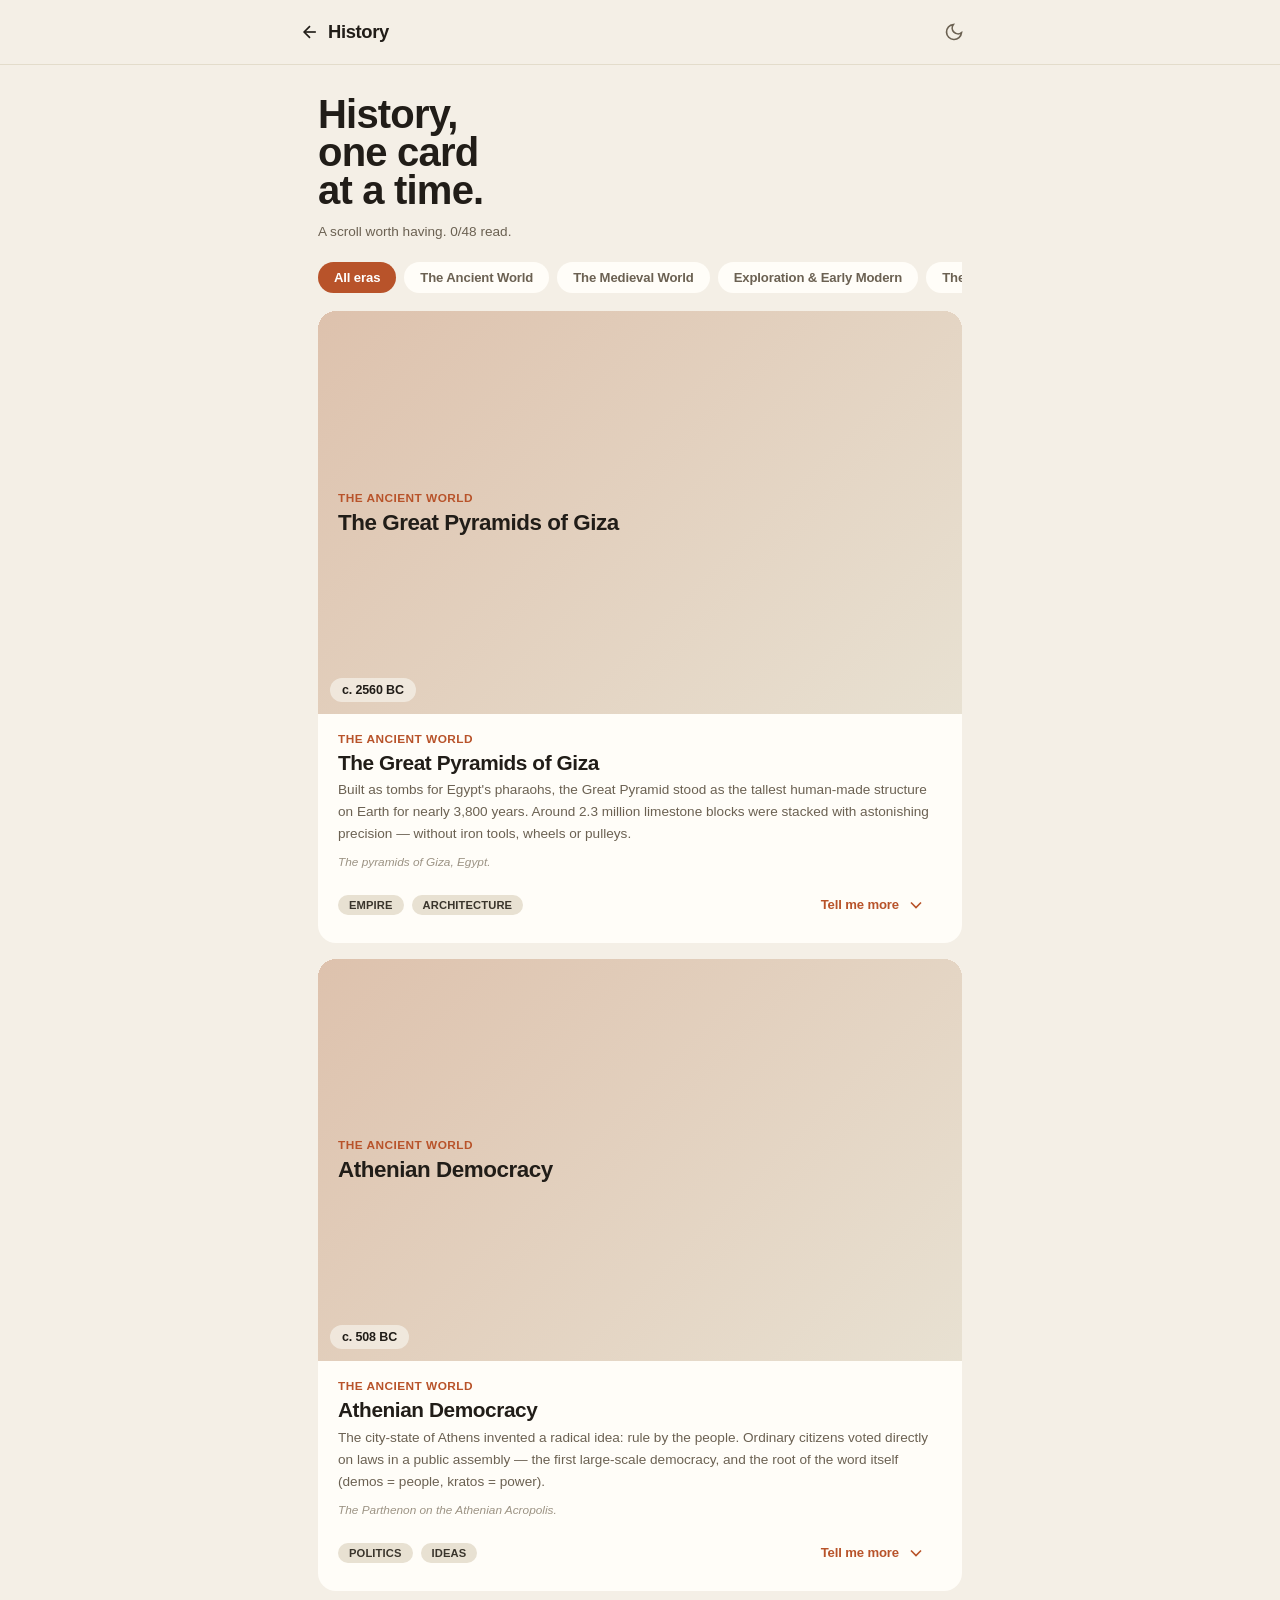
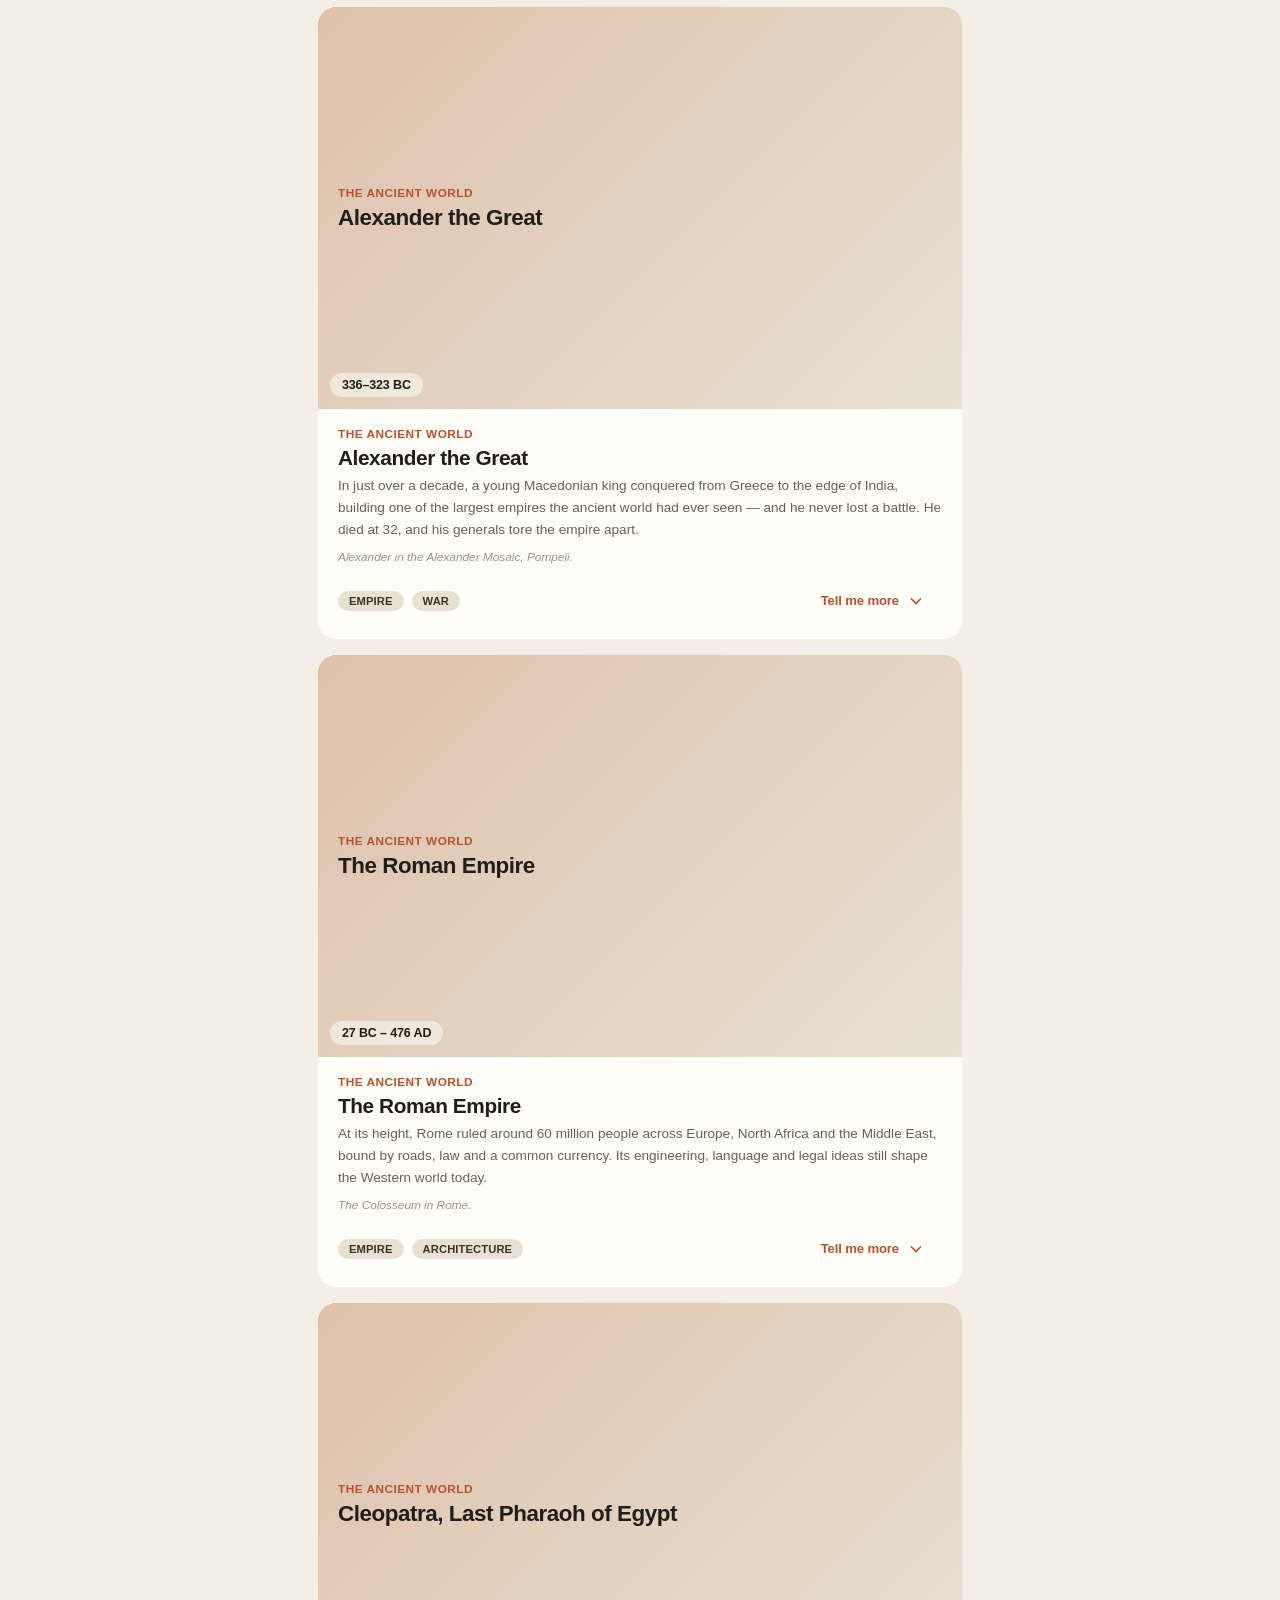
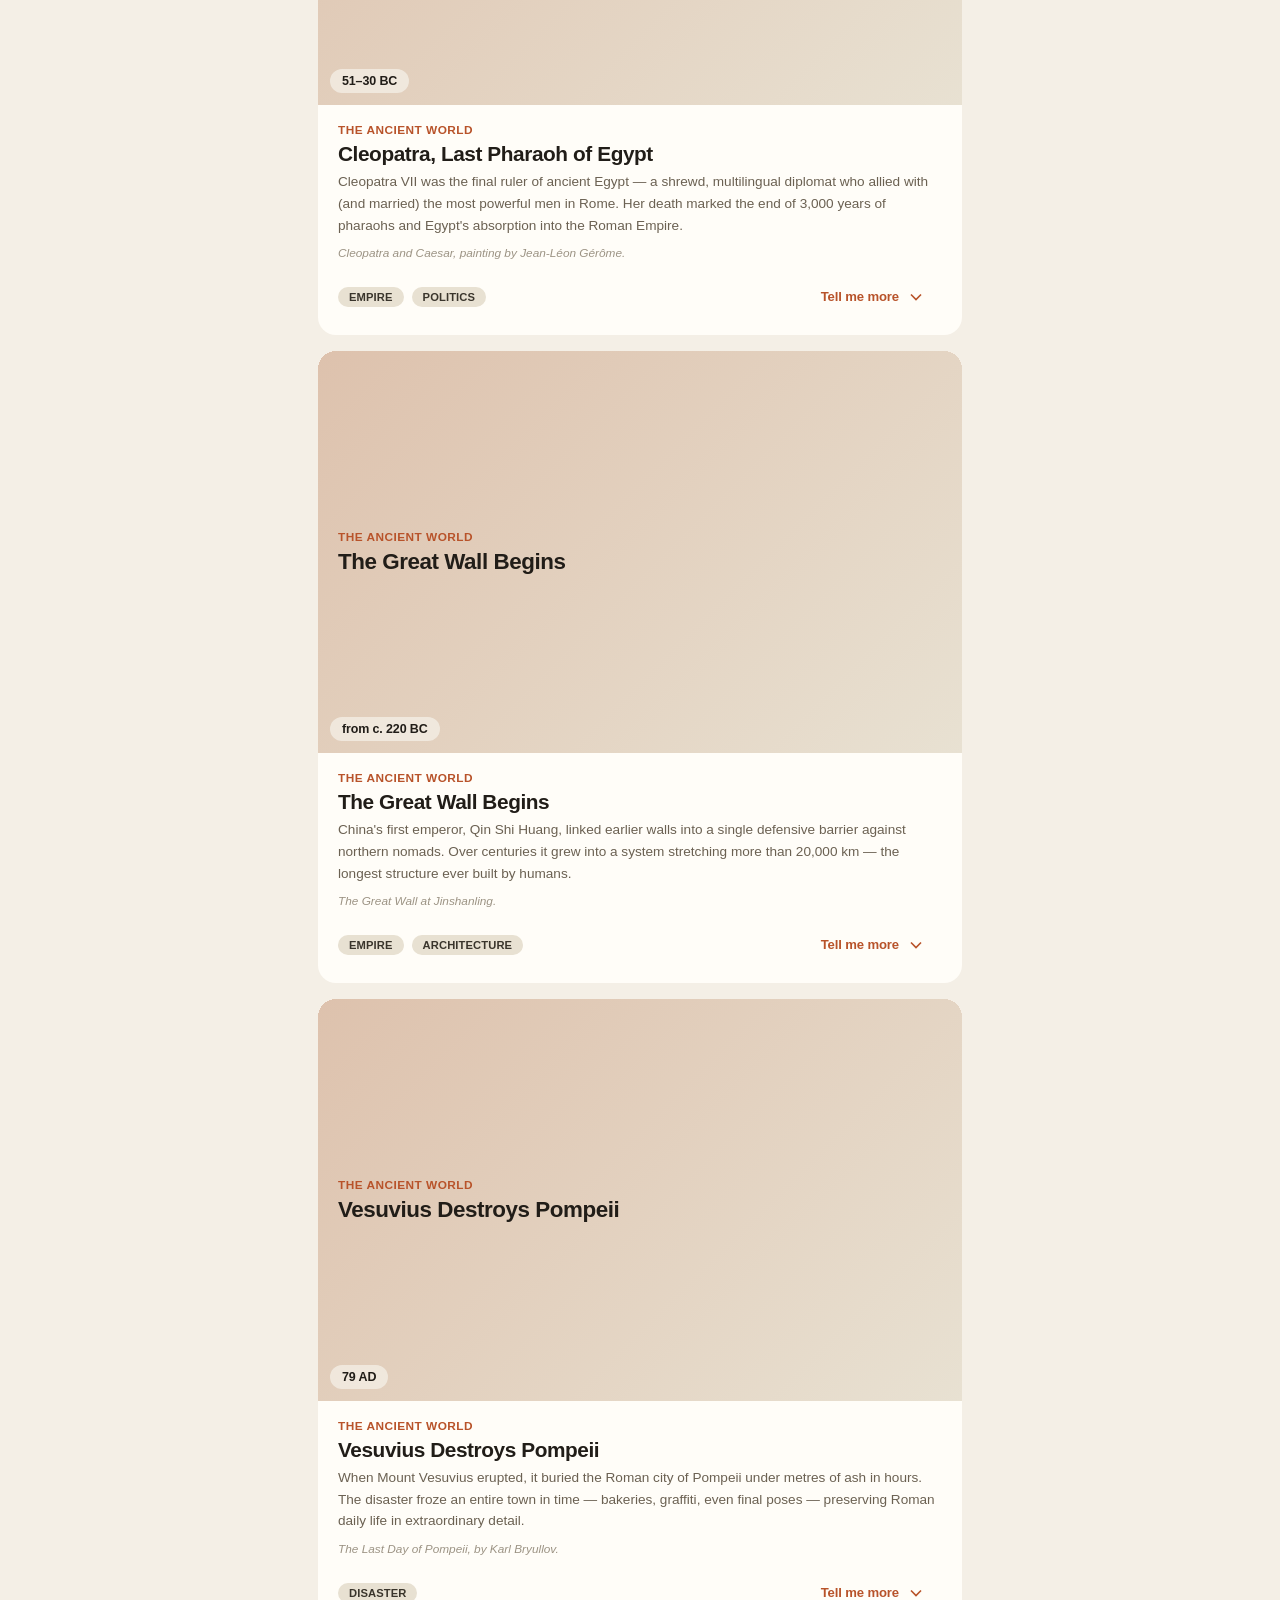
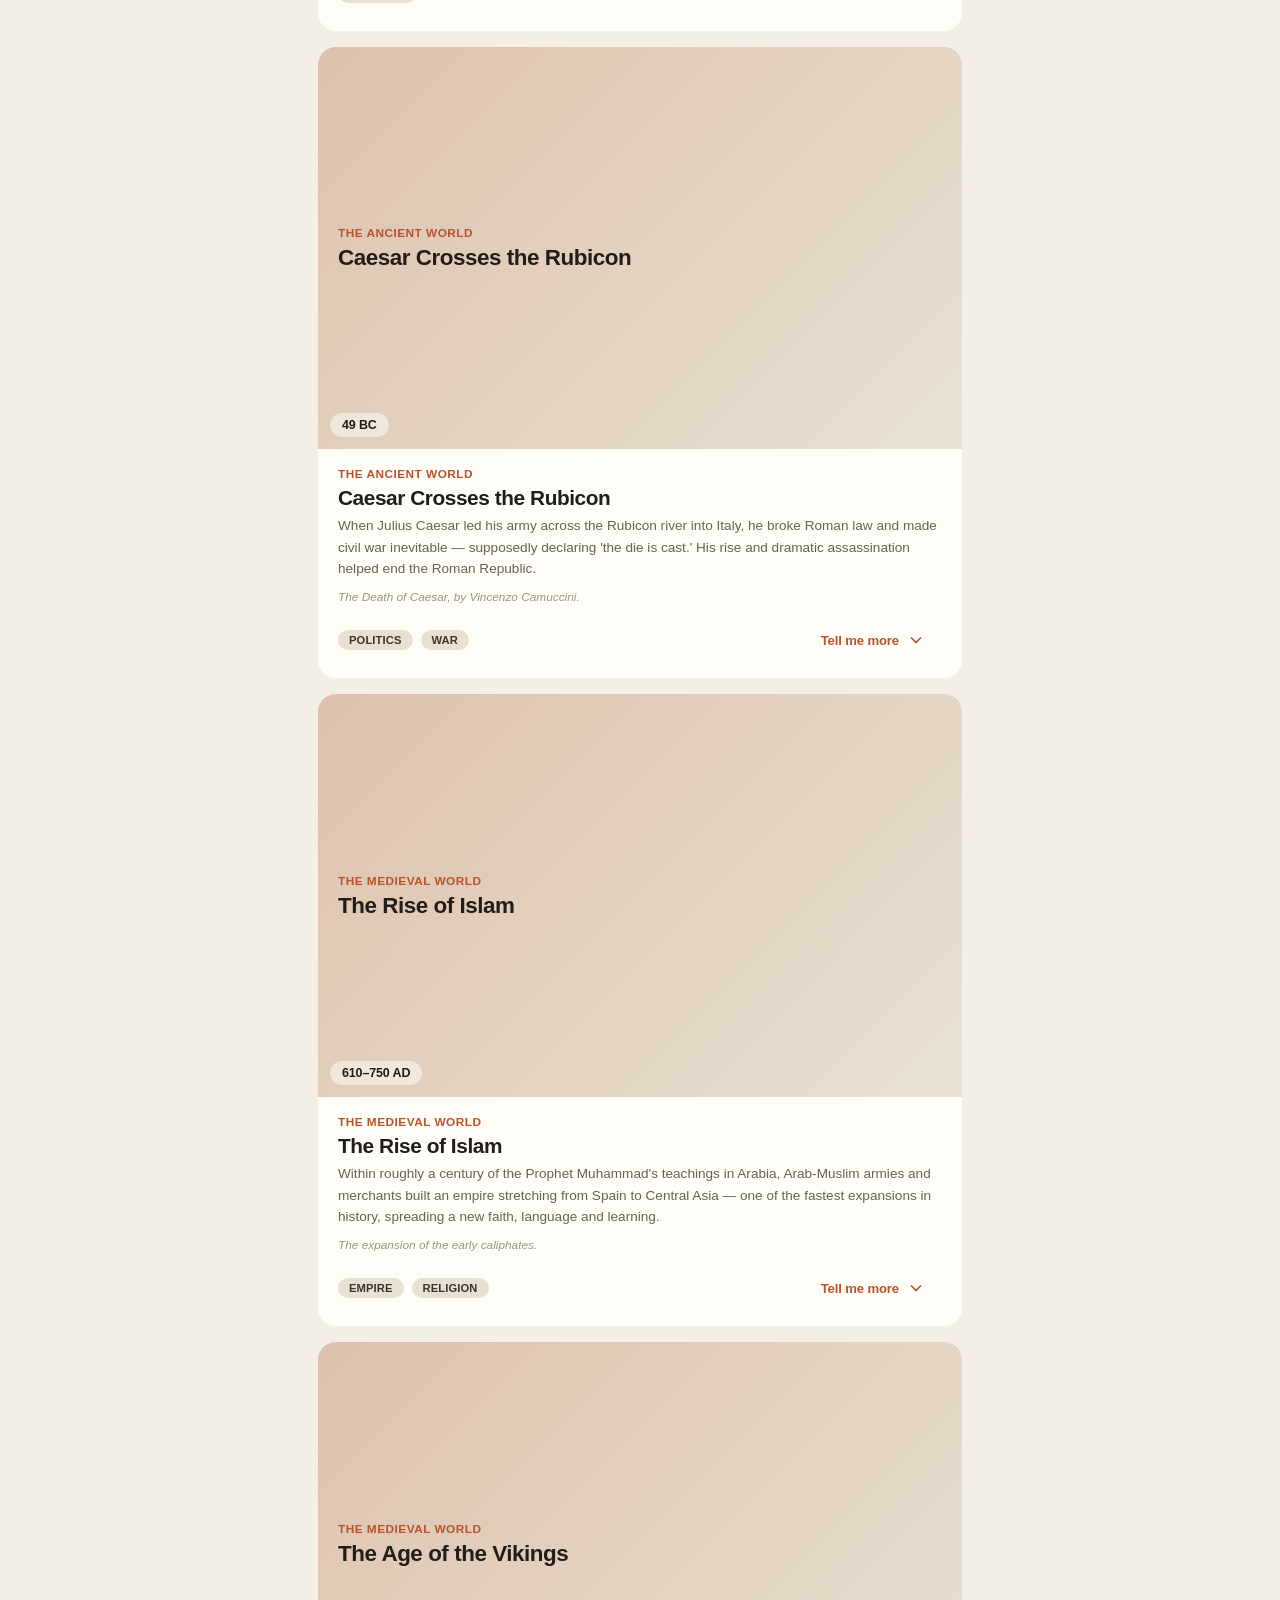
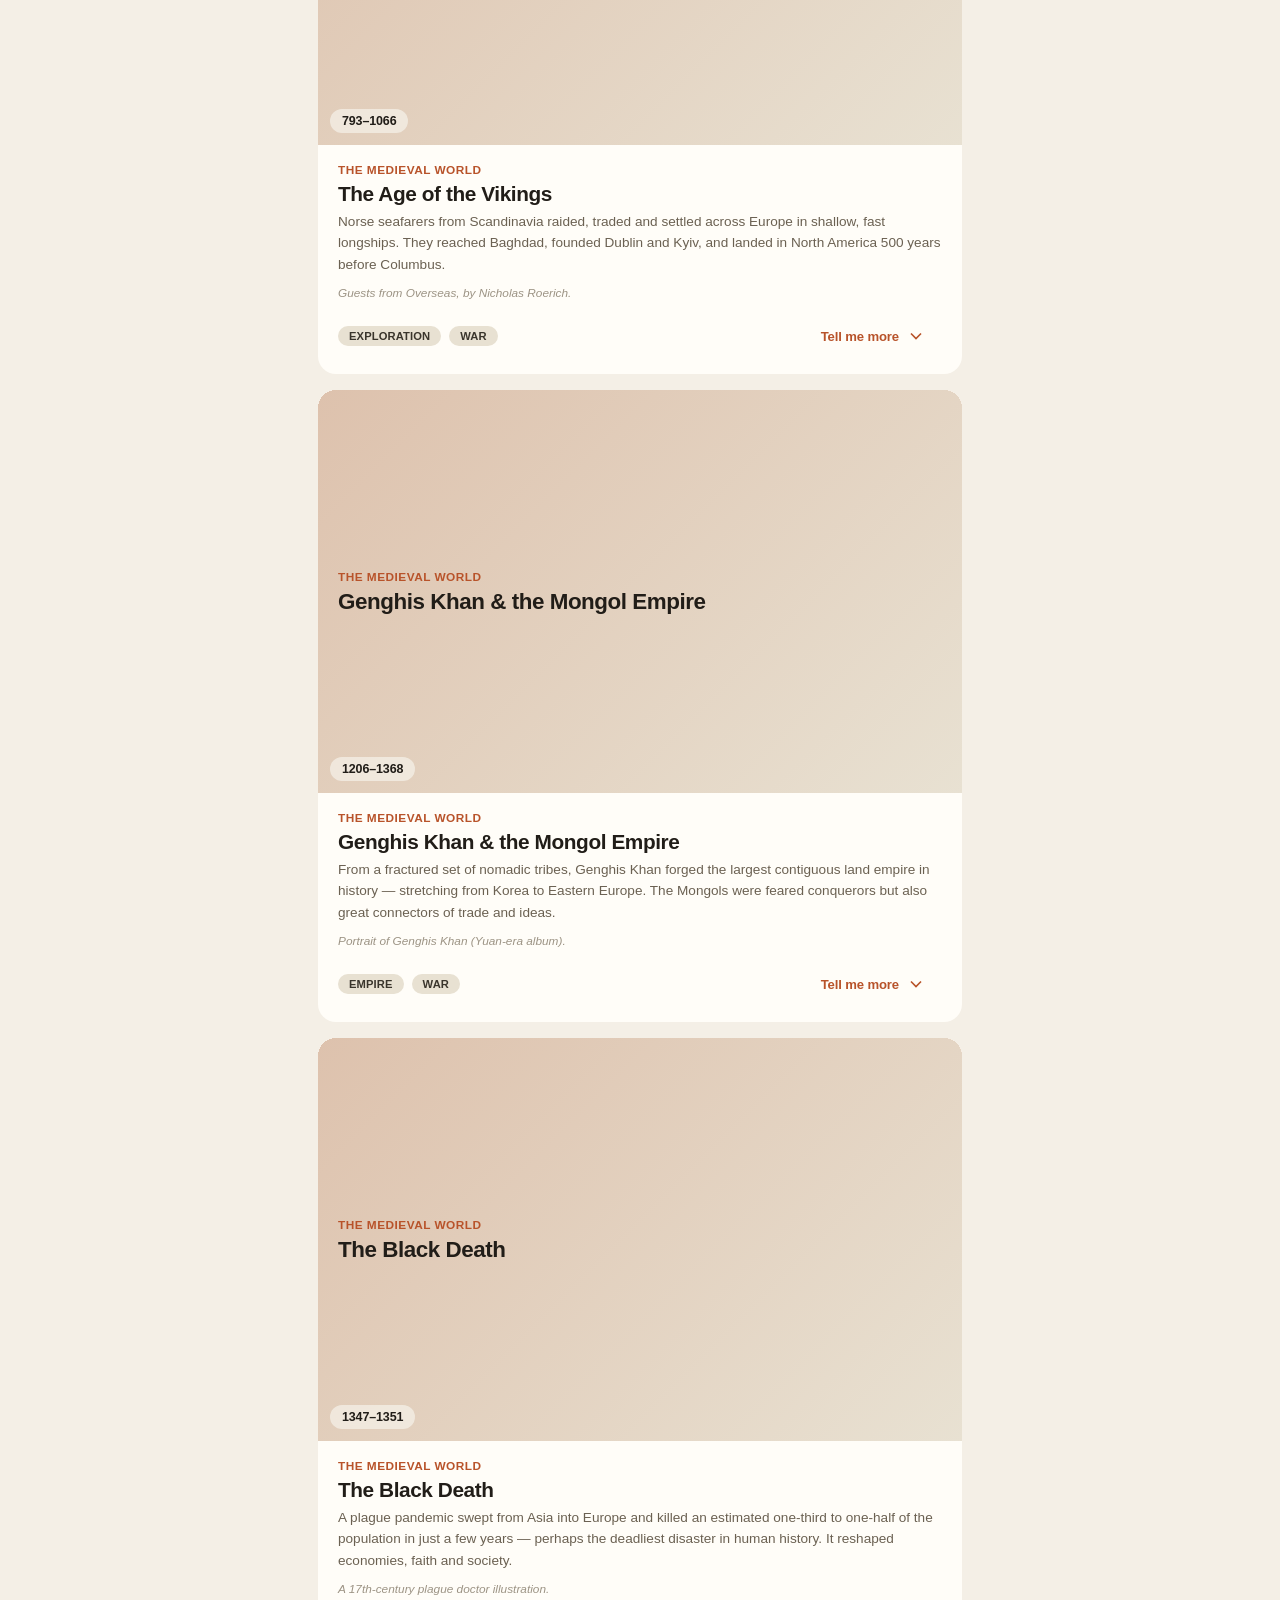
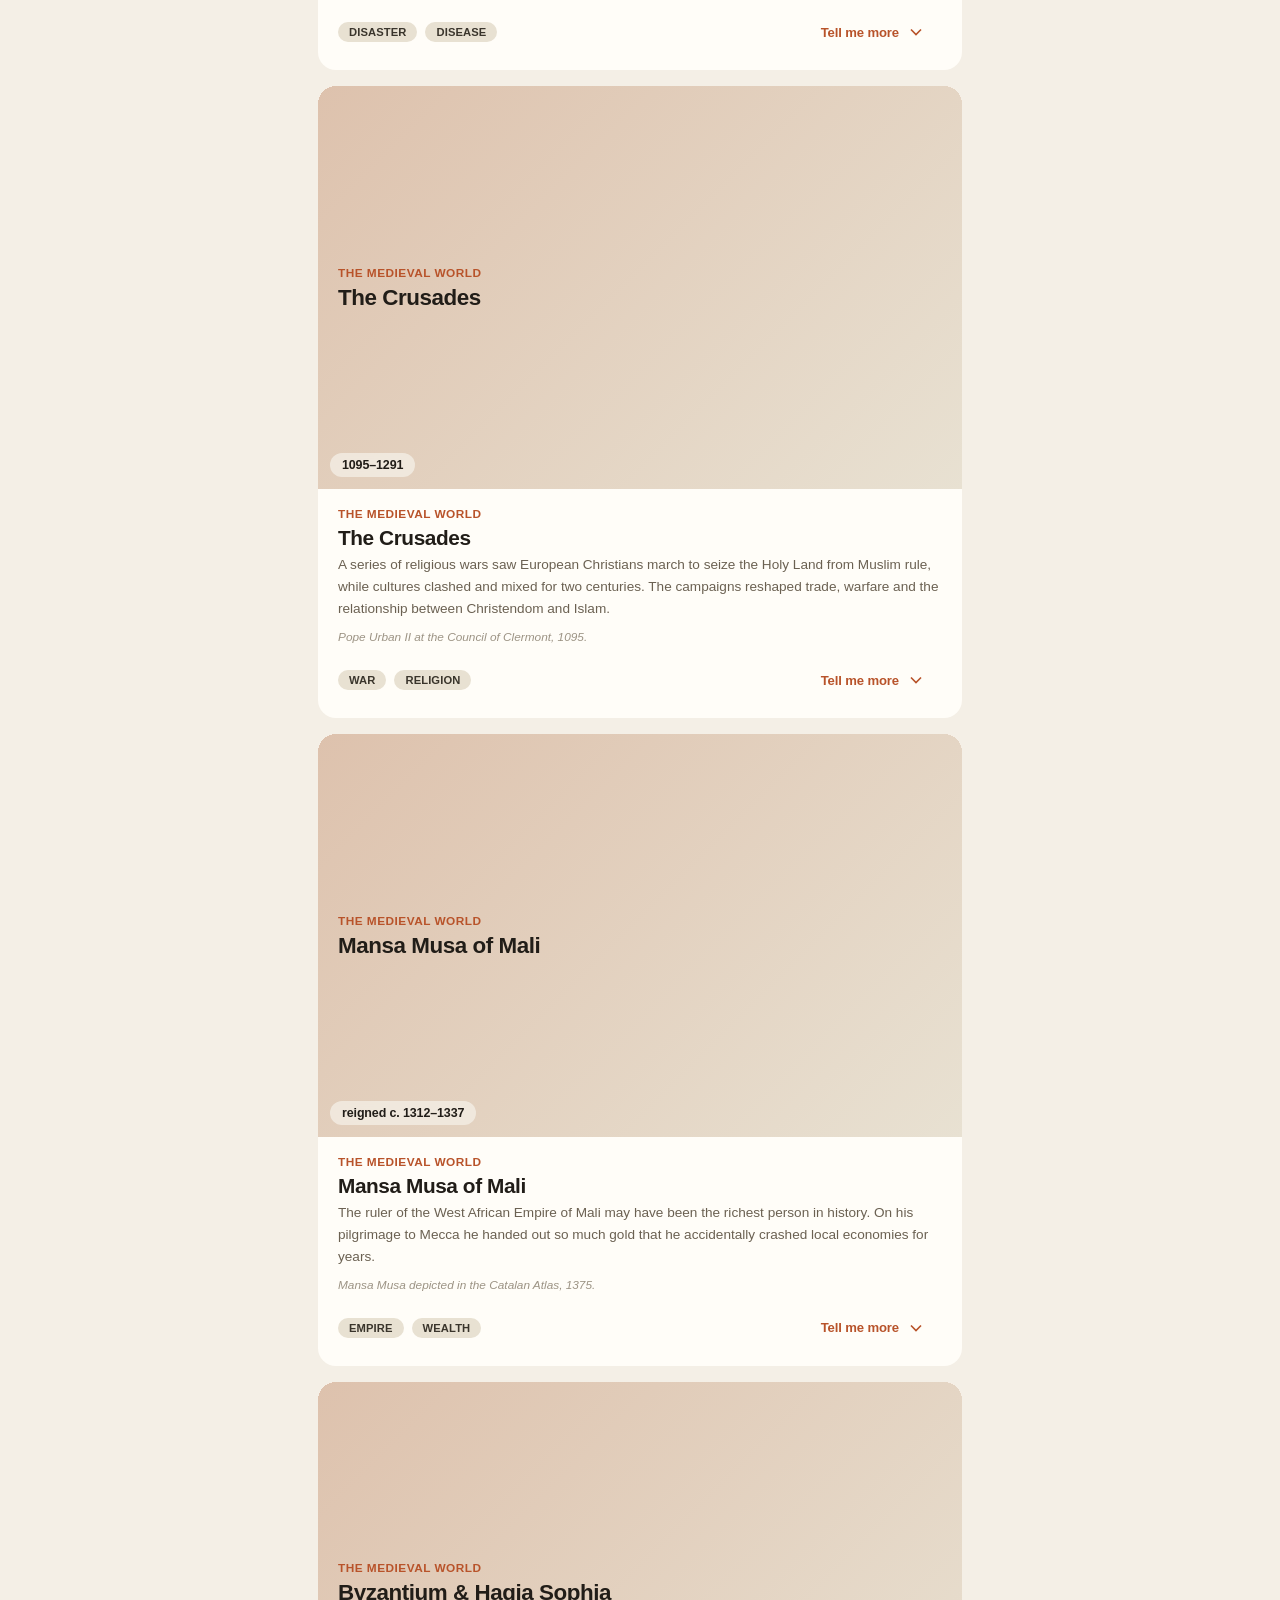
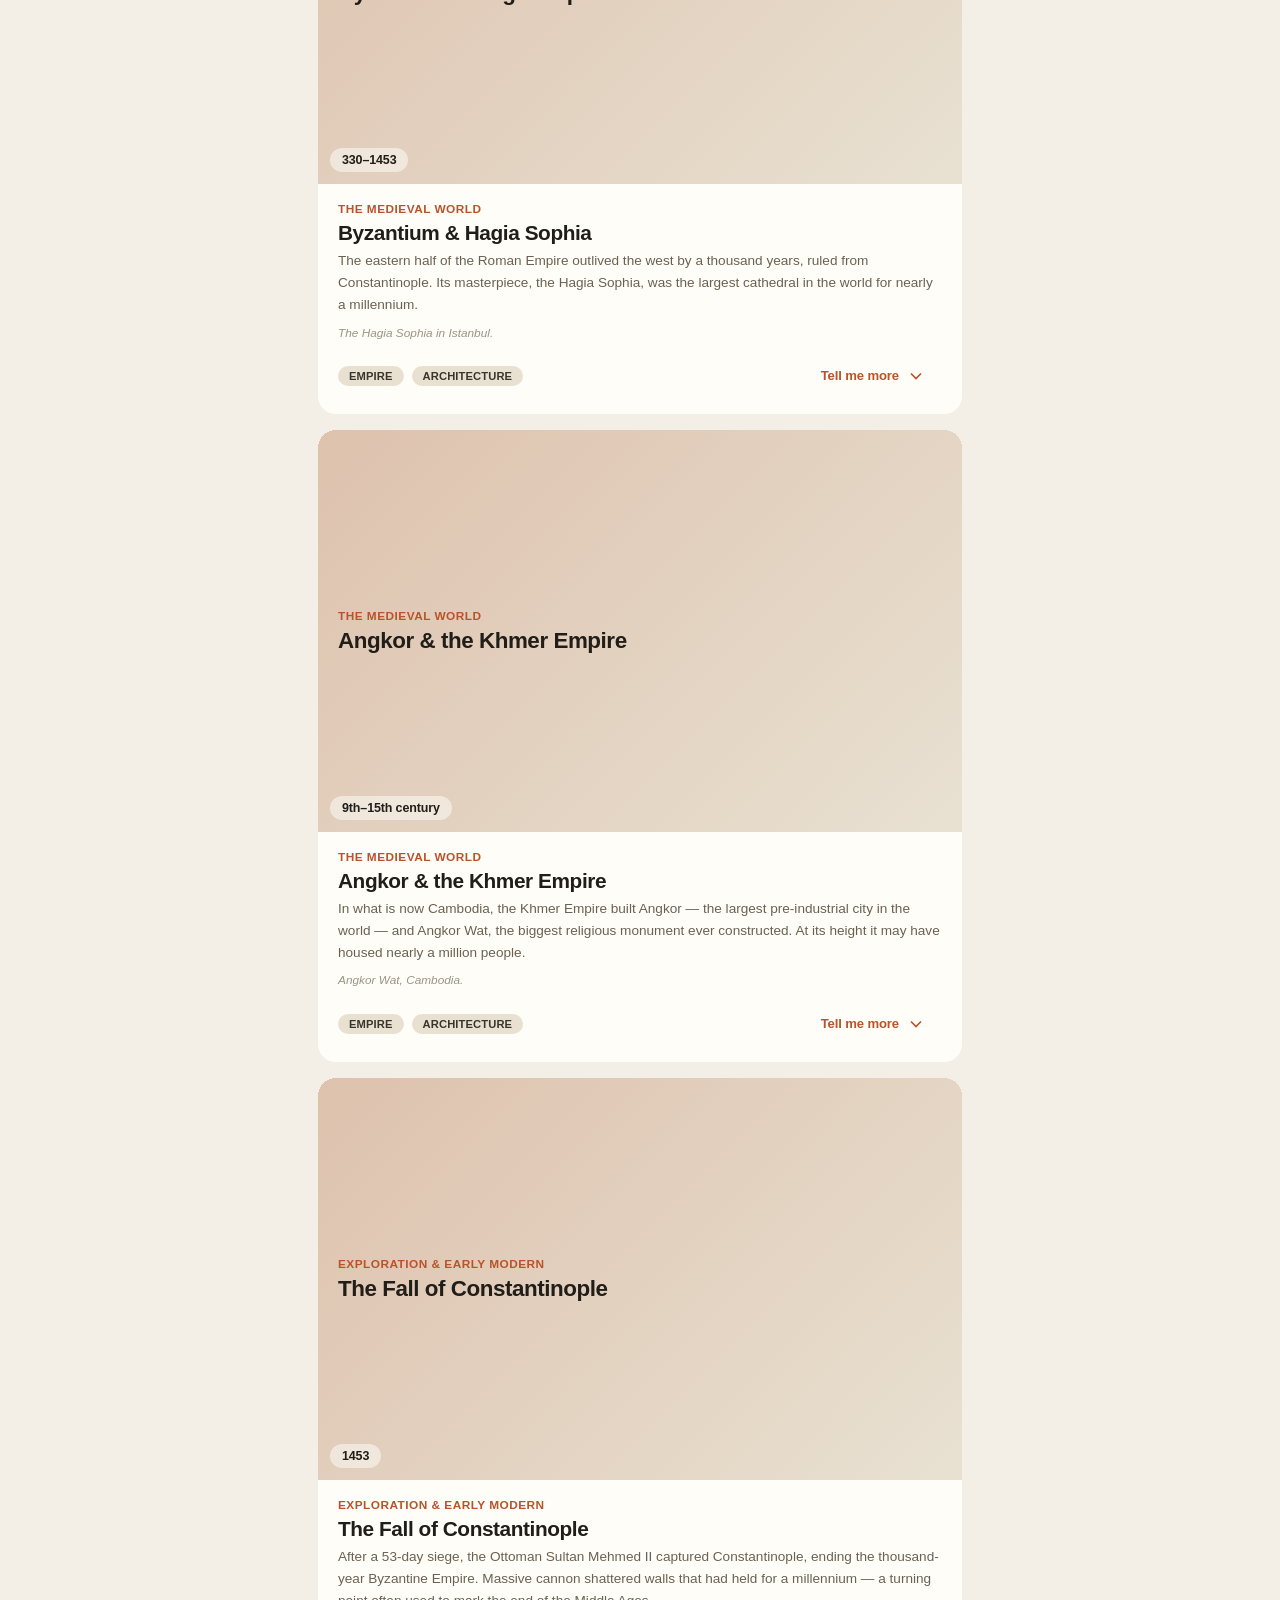
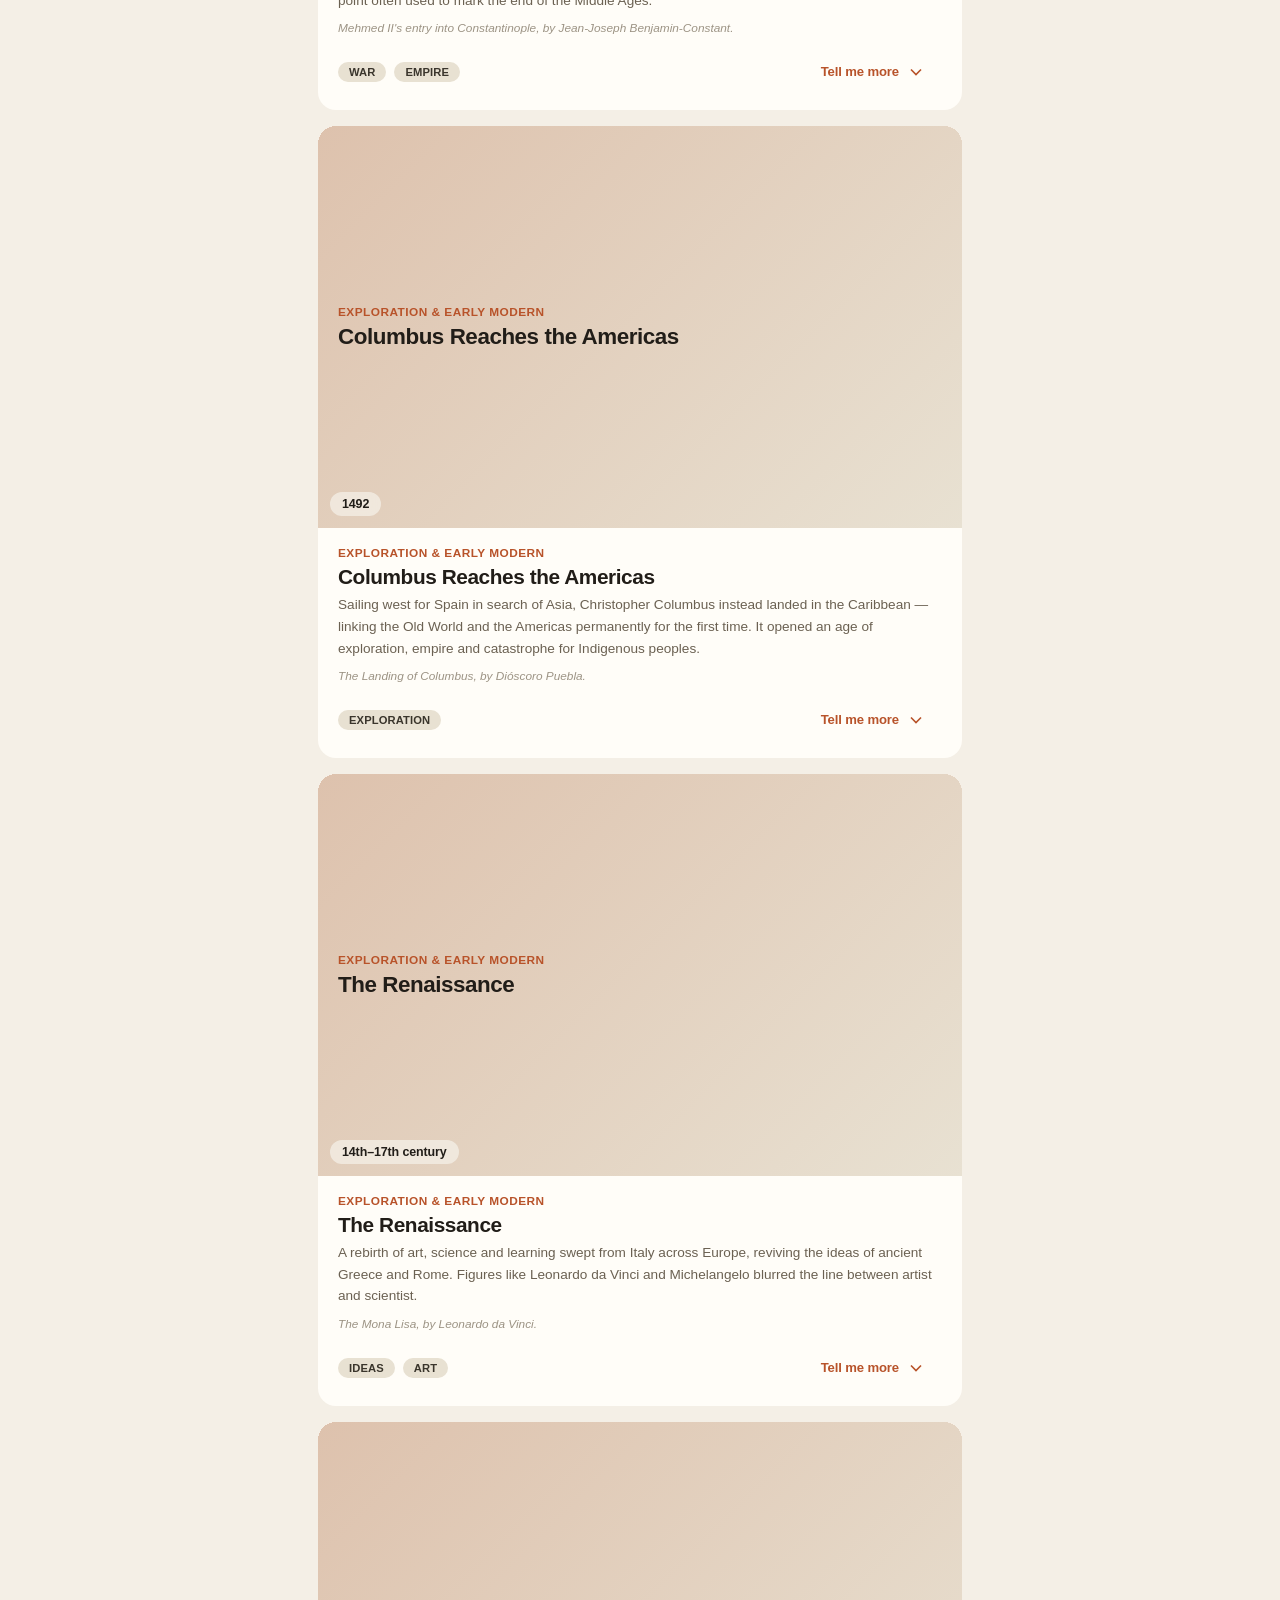
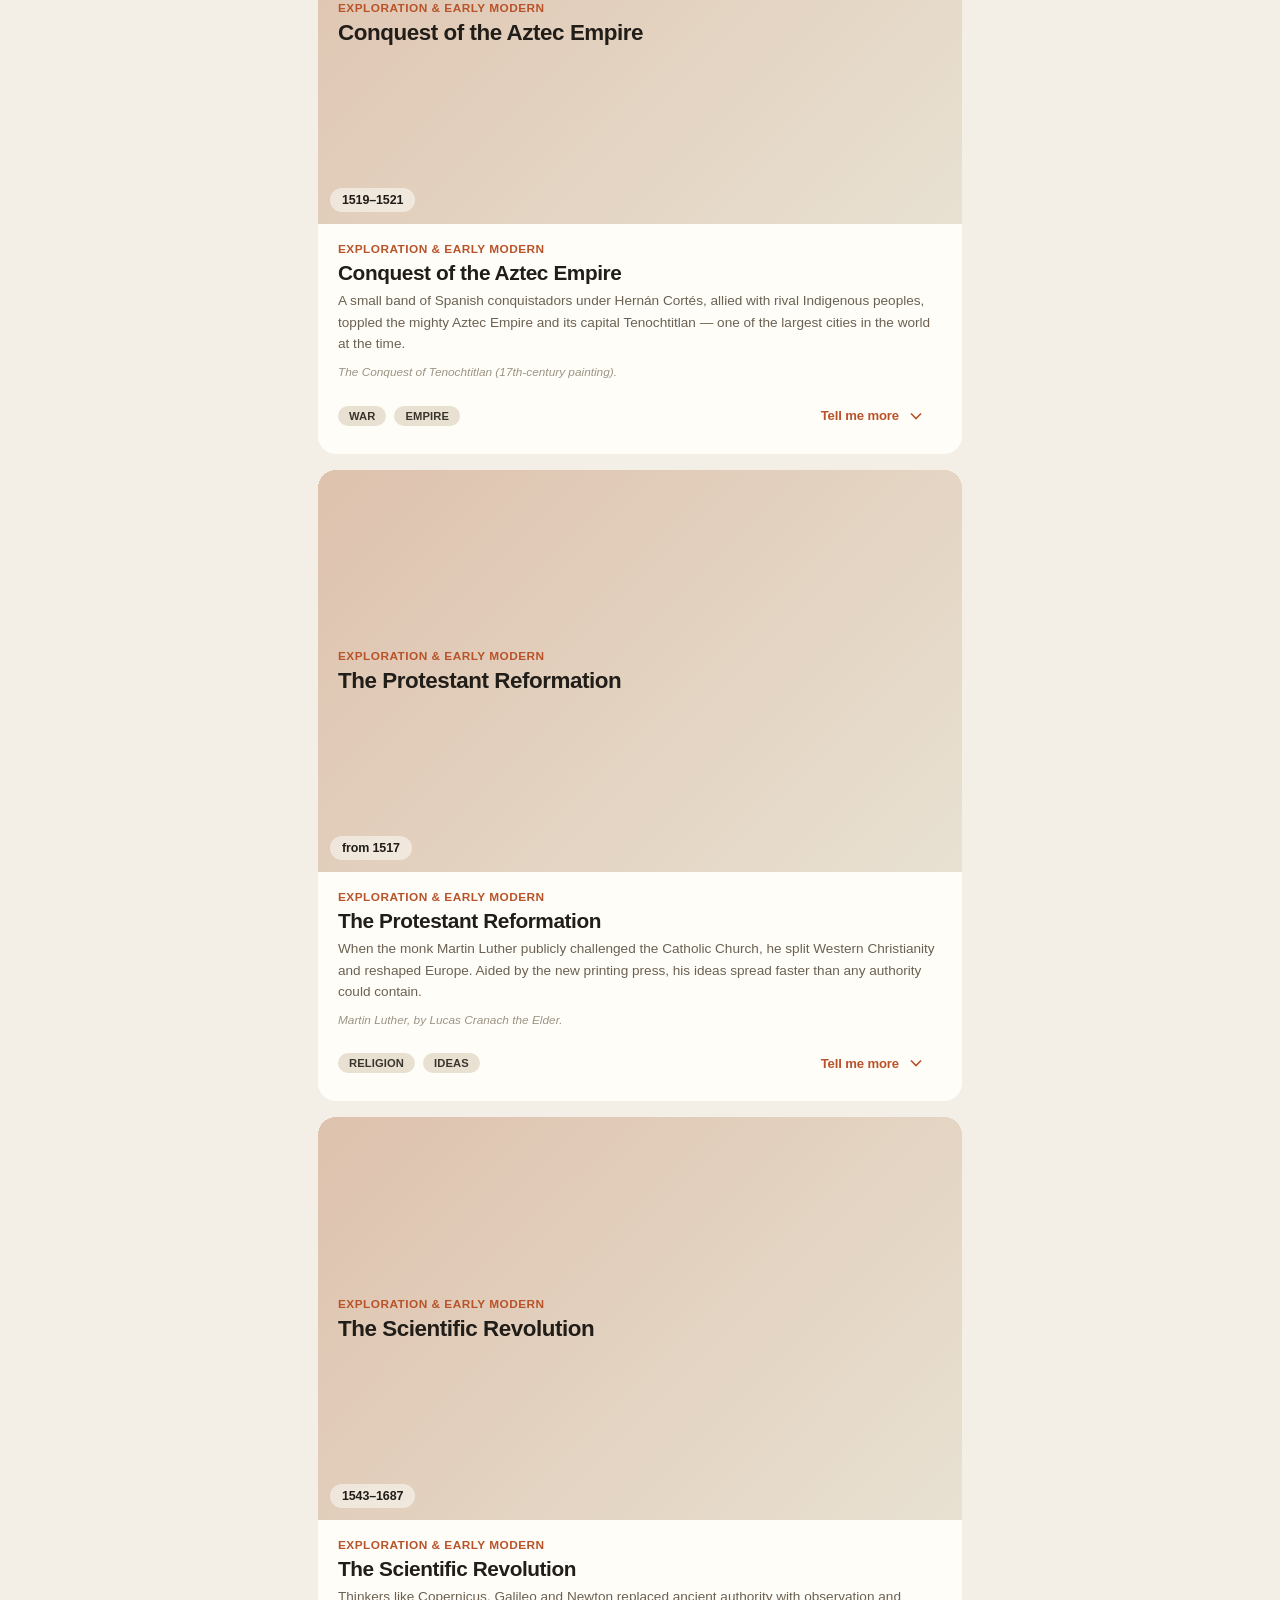
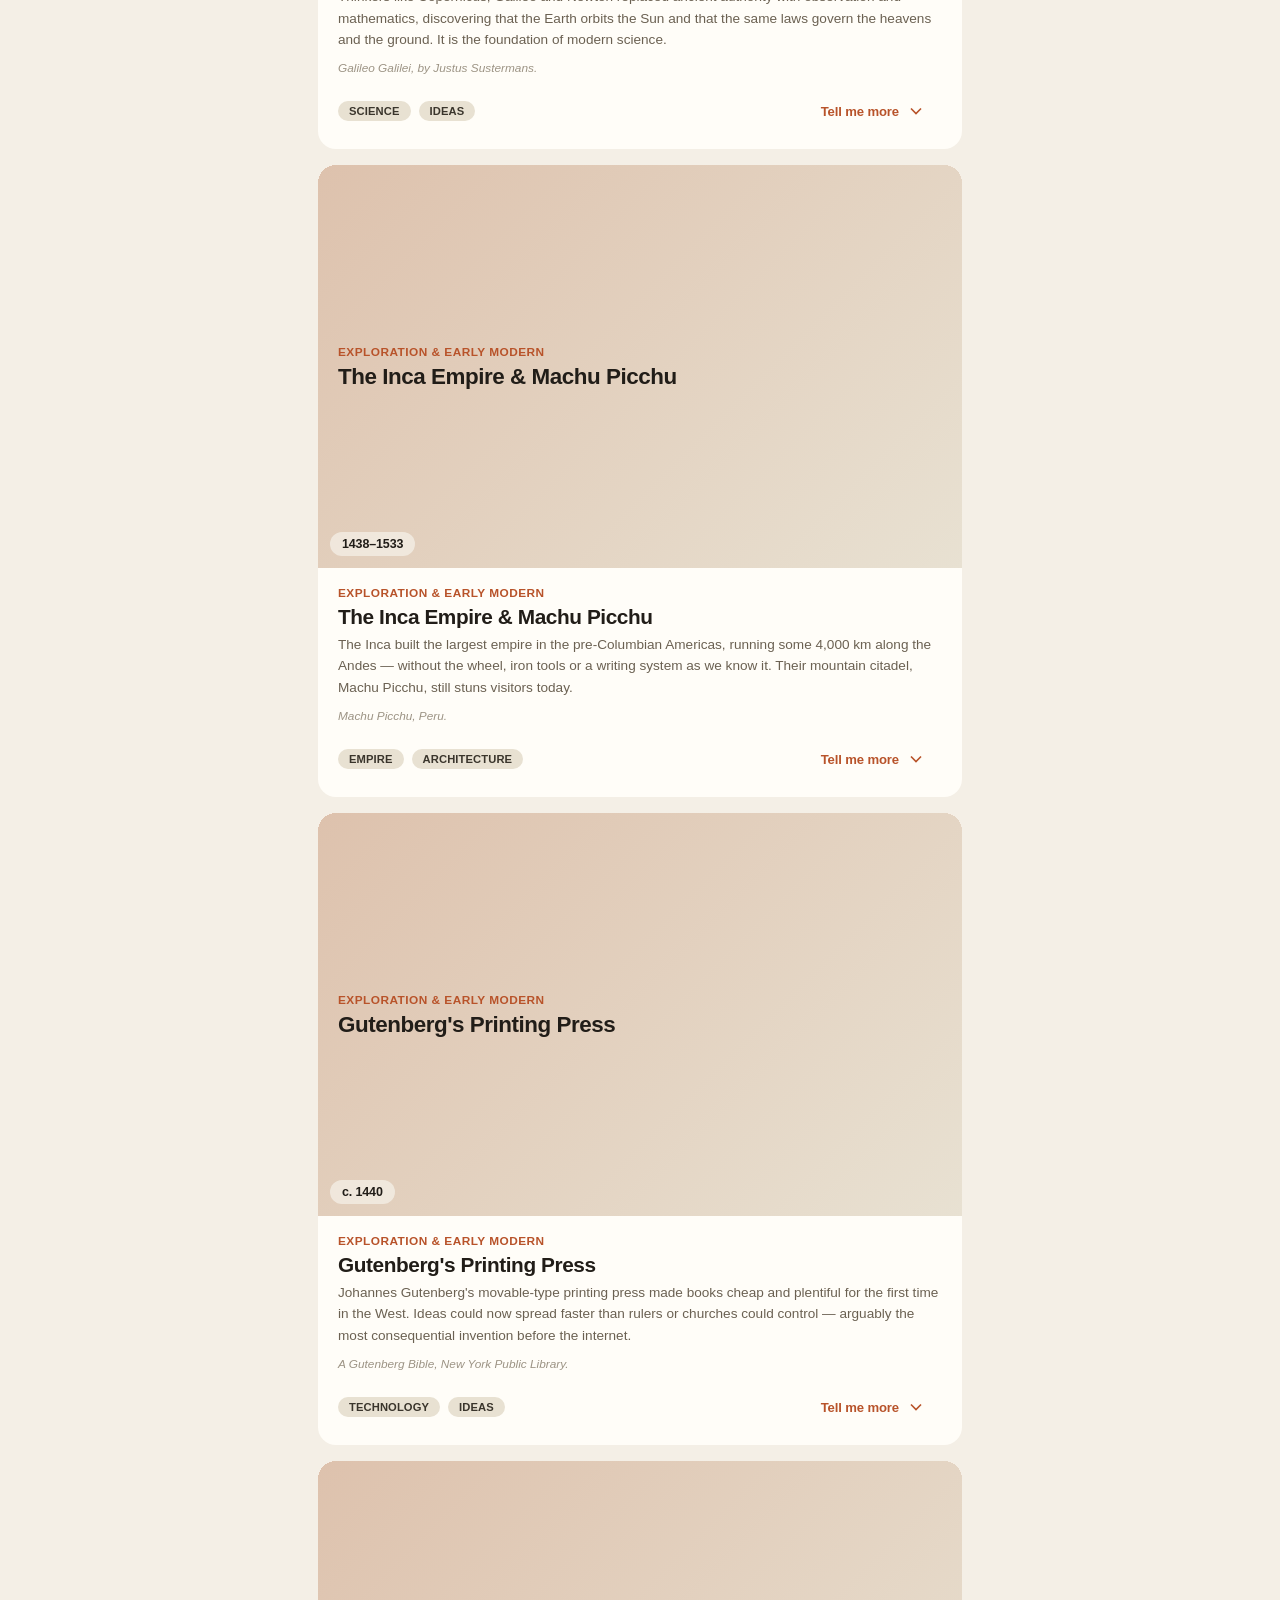
==== apps/history/index.html @ 4108be2f "Add World History app; make all paths relative for GitHub Pages - New third section: apps/history (4" ====
<!DOCTYPE html>
<html lang="en">
<head>
  <meta charset="UTF-8">
  <meta name="viewport" content="width=device-width, initial-scale=1.0, maximum-scale=1.0">
  <meta name="apple-mobile-web-app-capable" content="yes">
  <meta name="theme-color" content="#1f43e0">
  <title>History — Edward</title>
  <link rel="manifest" href="../../manifest.json">
  <link rel="icon" type="image/png" href="../../assets/icon.png">
  <link rel="icon" type="image/svg+xml" href="../../assets/icon.svg">
  <link rel="apple-touch-icon" href="../../assets/icon.png">
  <link rel="stylesheet" href="../../shared/css/style.css">
  <link rel="stylesheet" href="theme.css">
</head>
<body>
  <div id="app"></div>
  <script src="../../shared/js/usage.js"></script>
  <script src="../../shared/js/pwa.js"></script>
  <script src="content.js"></script>
  <script src="app.js"></script>
</body>
</html>
---- shared/css/style.css ----
/* ═══════════════════════════════════════════════════════════════════
   STUDY HUB — Minimalist / Swiss / poppy base
   Helvetica, flat color blocks, bold type, generous whitespace.
   Default palette = blue + white (Japanese & hub). Polymer overrides it.
   ═══════════════════════════════════════════════════════════════════ */

:root {
  --bg: #ffffff;
  --surface: #f3f3f4;
  --surface2: #e7e7ea;
  --border: #e4e4e8;
  --border-strong: #cfcfd6;

  --ink: #0e0e10;
  --ink-soft: #2c2c30;
  --primary: #0e0e10;
  --primary-light: #e9edff;
  --primary-dark: #000000;

  /* Accent — electric blue (Japanese / hub default) */
  --accent: #1f43e0;
  --accent-bright: #2f57ff;
  --accent-light: #e6ebff;

  --seal: #c0186a;
  --seal-light: #fbe4f0;

  --success: #1f9d57;
  --success-light: #e2f6ec;
  --warning: #e8a72f;
  --warning-light: #fdf1d8;

  --text: #0e0e10;
  --text-muted: #6c6c74;
  --text-faint: #9a9aa2;

  --radius: 18px;
  --radius-sm: 12px;
  --shadow: 0 1px 2px rgba(0,0,0,0.04);
  --shadow-md: 0 8px 30px rgba(0,0,0,0.10);

  /* Helvetica everywhere; Japanese uses a matching gothic sans */
  --font: 'Helvetica Neue', Helvetica, Arial, 'Segoe UI', Roboto, sans-serif;
  --font-jp: 'Hiragino Sans', 'Hiragino Kaku Gothic ProN', 'Yu Gothic', 'YuGothic', 'Meiryo', sans-serif;
  --font-display: 'Helvetica Neue', Helvetica, Arial, sans-serif;
  --font-jp-sans: var(--font-jp);
}

[data-theme="dark"] {
  --bg: #121214;
  --surface: #1c1c20;
  --surface2: #26262b;
  --border: #2d2d33;
  --border-strong: #3c3c44;

  --ink: #f3f3f5;
  --ink-soft: #d6d6da;
  --primary: #f3f3f5;
  --primary-light: #20264a;
  --primary-dark: #ffffff;

  --accent: #5e7bff;
  --accent-bright: #7a92ff;
  --accent-light: #1d2347;

  --seal: #ec5fa0;
  --seal-light: #3a1326;

  --success: #4cc585;
  --success-light: #15291e;
  --warning: #e8b24f;
  --warning-light: #2e2410;

  --text: #f3f3f5;
  --text-muted: #9b9ba4;
  --text-faint: #6a6a72;

  --shadow: 0 1px 2px rgba(0,0,0,0.4);
  --shadow-md: 0 12px 36px rgba(0,0,0,0.6);
}

* { box-sizing: border-box; margin: 0; padding: 0; }

body {
  font-family: var(--font);
  background: var(--bg);
  color: var(--text);
  min-height: 100vh;
  -webkit-font-smoothing: antialiased;
  text-rendering: optimizeLegibility;
  transition: background-color 0.25s, color 0.25s;
}

/* Typography — big, tight, bold (Swiss) */
h1 { font-family: var(--font-display); font-size: 2.1rem; font-weight: 800; line-height: 0.98; letter-spacing: -0.03em; }
h2 { font-family: var(--font-display); font-size: 1.35rem; font-weight: 700; letter-spacing: -0.02em; line-height: 1.05; }
h3 { font-size: 1.02rem; font-weight: 700; letter-spacing: -0.01em; }
p { line-height: 1.55; }
.jp { font-family: var(--font-jp); }
.jp-sans { font-family: var(--font-jp); }
.display { font-family: var(--font-display); font-weight: 800; letter-spacing: -0.02em; }
.text-muted { color: var(--text-muted); }
.text-faint { color: var(--text-faint); }
.text-sm { font-size: 0.85rem; }
.text-xs { font-size: 0.74rem; }
.text-lg { font-size: 1.15rem; }
.text-xl { font-size: 1.4rem; }
.text-2xl { font-size: 1.9rem; letter-spacing: -0.03em; }
.font-bold { font-weight: 800; }
.font-medium { font-weight: 600; }

/* Layout */
.container { max-width: 680px; margin: 0 auto; padding: 0 18px; }
.container-wide { max-width: 960px; margin: 0 auto; padding: 0 18px; }

/* Cards — flat, rounded, minimal */
.card {
  background: var(--surface);
  border: none;
  border-radius: var(--radius);
  padding: 20px;
  box-shadow: none;
  position: relative;
}
.card-sm { padding: 14px 16px; border-radius: var(--radius-sm); }
.card-lg { padding: 26px; }

/* Buttons — solid, bold, pill/rounded */
.btn {
  display: inline-flex; align-items: center; justify-content: center; gap: 7px;
  padding: 13px 24px;
  border-radius: 100px;
  font-size: 0.92rem; font-weight: 700; letter-spacing: -0.01em;
  cursor: pointer; border: none; text-decoration: none;
  font-family: var(--font);
  transition: transform 0.12s ease, background 0.15s, opacity 0.15s;
}
.btn:active { transform: scale(0.98); }
.btn-primary { background: var(--accent); color: #fff; }
.btn-primary:hover { background: var(--accent-bright); }
.btn-secondary { background: var(--surface2); color: var(--text); }
.btn-secondary:hover { background: var(--border-strong); }
.btn-ghost { background: transparent; color: var(--text-muted); padding: 8px 12px; }
.btn-ghost:hover { background: var(--surface); color: var(--text); }
.btn-gold { background: var(--accent); color: #fff; }
.btn-gold:hover { background: var(--accent-bright); }
.btn-danger { background: var(--seal); color: #fff; }
.btn-sm { padding: 8px 16px; font-size: 0.82rem; }
.btn-lg { padding: 16px 28px; font-size: 1rem; }
.btn-full { width: 100%; }

/* Badges — flat pills */
.badge {
  display: inline-flex; align-items: center; gap: 4px;
  padding: 4px 11px; border-radius: 100px;
  font-size: 0.7rem; font-weight: 700; letter-spacing: 0.01em; text-transform: uppercase;
}
.badge-primary { background: var(--surface2); color: var(--ink-soft); }
.badge-success { background: var(--success-light); color: var(--success); }
.badge-warning { background: var(--warning-light); color: var(--warning); }
.badge-accent { background: var(--accent-light); color: var(--accent); }
.badge-seal { background: var(--seal-light); color: var(--seal); }

/* Progress — thin flat bar */
.progress { height: 6px; background: var(--surface2); border-radius: 100px; overflow: hidden; }
.progress-fill { height: 100%; background: var(--accent); border-radius: 100px; transition: width 0.5s ease; }

/* Nav */
.nav {
  position: sticky; top: 0; z-index: 100;
  background: color-mix(in srgb, var(--bg) 86%, transparent);
  backdrop-filter: blur(12px);
  border-bottom: 1px solid var(--border);
  padding: 14px 18px;
}
.nav-inner { max-width: 680px; margin: 0 auto; display: flex; align-items: center; justify-content: space-between; }
.nav-logo {
  font-family: var(--font-display); font-size: 1.15rem; font-weight: 800; letter-spacing: -0.02em;
  color: var(--ink); text-decoration: none; display: flex; align-items: center; gap: 8px; white-space: nowrap;
}

/* Bottom tab nav */
.tab-nav {
  position: fixed; bottom: 0; left: 0; right: 0;
  background: color-mix(in srgb, var(--bg) 92%, transparent);
  backdrop-filter: blur(14px);
  border-top: 1px solid var(--border);
  display: flex; z-index: 100; padding-bottom: env(safe-area-inset-bottom);
}
.tab-item {
  flex: 1; display: flex; flex-direction: column; align-items: center;
  padding: 11px 4px 9px; cursor: pointer; gap: 3px;
  color: var(--text-faint); font-size: 0.66rem; font-weight: 700; letter-spacing: 0.01em;
  border: none; background: none; font-family: var(--font); transition: color 0.15s; position: relative;
}
.tab-item.active { color: var(--accent); }
.tab-item svg { width: 22px; height: 22px; }
svg { width: 20px; height: 20px; flex-shrink: 0; }

/* Utility */
.flex { display: flex; } .flex-col { flex-direction: column; }
.items-center { align-items: center; } .items-start { align-items: flex-start; }
.justify-between { justify-content: space-between; } .justify-center { justify-content: center; }
.gap-2 { gap: 8px; } .gap-3 { gap: 12px; } .gap-4 { gap: 16px; } .gap-6 { gap: 24px; }
.flex-1 { flex: 1; }
.grid-2 { display: grid; grid-template-columns: 1fr 1fr; gap: 12px; }
.ml-2 { margin-left: 8px; } .mr-2 { margin-right: 8px; }
.mt-1 { margin-top: 4px; } .mt-2 { margin-top: 8px; } .mt-3 { margin-top: 12px; } .mt-4 { margin-top: 16px; } .mt-6 { margin-top: 24px; }
.mb-1 { margin-bottom: 4px; } .mb-2 { margin-bottom: 8px; } .mb-3 { margin-bottom: 12px; } .mb-4 { margin-bottom: 16px; } .mb-6 { margin-bottom: 24px; }
.p-3 { padding: 12px; } .p-4 { padding: 16px; }
.w-full { width: 100%; } .text-center { text-align: center; } .text-right { text-align: right; }
.rounded { border-radius: var(--radius-sm); } .rounded-full { border-radius: 100px; }
.border { border: 1px solid var(--border); }
.bg-surface2 { background: var(--surface2); }
.hidden { display: none; }
.divider { height: 1px; background: var(--border); margin: 18px 0; }

/* Decorative divider — minimal line */
.ink-divider { height: 1px; background: var(--border); margin: 24px 0; }

.main-content { padding-bottom: 88px; padding-top: 18px; }

/* Animations */
@keyframes fadeIn { from { opacity: 0; transform: translateY(10px); } to { opacity: 1; transform: translateY(0); } }
@keyframes pop { 0% { transform: scale(0.96); } 60% { transform: scale(1.02); } 100% { transform: scale(1); } }
@keyframes shake { 0%,100% { transform: translateX(0); } 25% { transform: translateX(-5px); } 75% { transform: translateX(5px); } }
@keyframes inkSpread { from { opacity: 0; transform: translateY(6px); } to { opacity: 1; transform: translateY(0); } }
.animate-in { animation: fadeIn 0.28s ease forwards; }
.animate-pop { animation: pop 0.28s ease forwards; }
.animate-shake { animation: shake 0.3s ease; }
.animate-ink { animation: inkSpread 0.4s ease forwards; }

/* Toggle */
.toggle { position: relative; width: 46px; height: 26px; }
.toggle input { opacity: 0; width: 0; height: 0; }
.toggle-slider { position: absolute; inset: 0; background: var(--border-strong); border-radius: 100px; cursor: pointer; transition: 0.2s; }
.toggle-slider::before { content: ''; position: absolute; width: 20px; height: 20px; left: 3px; top: 3px; background: #fff; border-radius: 50%; transition: 0.2s; }
.toggle input:checked + .toggle-slider { background: var(--accent); }
.toggle input:checked + .toggle-slider::before { transform: translateX(20px); }

/* Chip */
.chip {
  display: inline-flex; align-items: center; gap: 4px;
  padding: 8px 16px; border-radius: 100px;
  font-size: 0.82rem; font-weight: 700; letter-spacing: -0.01em;
  background: var(--surface); color: var(--text-muted);
  border: none; cursor: pointer; transition: all 0.15s;
}
.chip.active { background: var(--accent); color: #fff; }

/* Seal mark — hidden in minimalist design */
.seal-mark { display: none; }

@media (max-width: 480px) {
  h1 { font-size: 1.85rem; }
  .card { padding: 16px; }
  .card-lg { padding: 20px; }
  .grid-2 { grid-template-columns: 1fr 1fr; }
}
---- apps/history/theme.css ----
/* ═══════════════════════════════════════════════════════════════════
   HISTORY — warm paper + terracotta (Swiss / Helvetica, image-forward)
   Distinct from Japanese (blue) and Polymer (lime/maroon).
   ═══════════════════════════════════════════════════════════════════ */

:root {
  --bg: #f4efe6;            /* warm paper */
  --surface: #fffdf8;       /* near-white card */
  --surface2: #e8e1d2;
  --border: #e3dccb;
  --border-strong: #cdc3ac;

  --ink: #211d18;
  --ink-soft: #3a352c;
  --primary: #b8532a;       /* terracotta */
  --primary-light: #f6e2d6;
  --primary-dark: #8f3d1c;

  --accent: #b8532a;        /* terracotta — era labels, dates, active */
  --accent-bright: #d0642f;
  --accent-light: #f6e2d6;

  --seal: #8a5a2b;
  --seal-light: #efe4d2;

  --success: #4f7a3a;
  --success-light: #e2edd6;
  --warning: #b8532a;
  --warning-light: #f6e2d6;

  --text: #211d18;
  --text-muted: #6b6152;
  --text-faint: #9c9384;

  --radius: 18px;
  --radius-sm: 12px;
}

[data-theme="dark"] {
  --bg: #191510;
  --surface: #241f18;
  --surface2: #2f2920;
  --border: #3a3327;
  --border-strong: #4c4433;

  --ink: #f2ebdd;
  --ink-soft: #d8cfbd;
  --primary: #e08048;       /* warm terracotta on dark */
  --primary-light: #38251a;
  --primary-dark: #ef9058;

  --accent: #e08048;
  --accent-bright: #f0925a;
  --accent-light: #38251a;

  --seal: #c99a5e;
  --seal-light: #322717;

  --success: #8fb56a;
  --success-light: #232c17;
  --warning: #e08048;
  --warning-light: #322717;

  --text: #f2ebdd;
  --text-muted: #a89e8b;
  --text-faint: #6f6656;
}

body { background: var(--bg); }

h1, h2 { color: var(--text); }
.progress-fill { background: var(--accent); }
.chip.active { background: var(--accent); color: #fff; }
.tab-item.active { color: var(--accent); }
.btn-primary { background: var(--accent); }
.btn-primary:hover { background: var(--accent-bright); }

/* Event card media header (image on top, with typographic fallback behind) */
.evt-media {
  position: relative;
  width: 100%;
  aspect-ratio: 16 / 10;
  background: var(--accent-light);
  overflow: hidden;
  display: flex;
  align-items: flex-end;
}
.evt-media .evt-fallback {
  position: absolute; inset: 0;
  display: flex; flex-direction: column; justify-content: center;
  padding: 20px;
  background:
    linear-gradient(135deg, color-mix(in srgb, var(--accent) 22%, var(--surface2)), var(--surface2));
}
.evt-media img {
  position: absolute; inset: 0;
  width: 100%; height: 100%;
  object-fit: cover;
  opacity: 0;
  transition: opacity 0.45s ease;
  z-index: 1;
}
.evt-media .evt-date-badge {
  position: relative; z-index: 2;
  margin: 12px;
  background: color-mix(in srgb, var(--bg) 78%, transparent);
  backdrop-filter: blur(6px);
  color: var(--text);
  font-weight: 700; font-size: 0.78rem; letter-spacing: -0.01em;
  padding: 5px 12px; border-radius: 100px;
}
.evt-card { overflow: hidden; padding: 0; }
.evt-body { padding: 18px 20px 20px; }
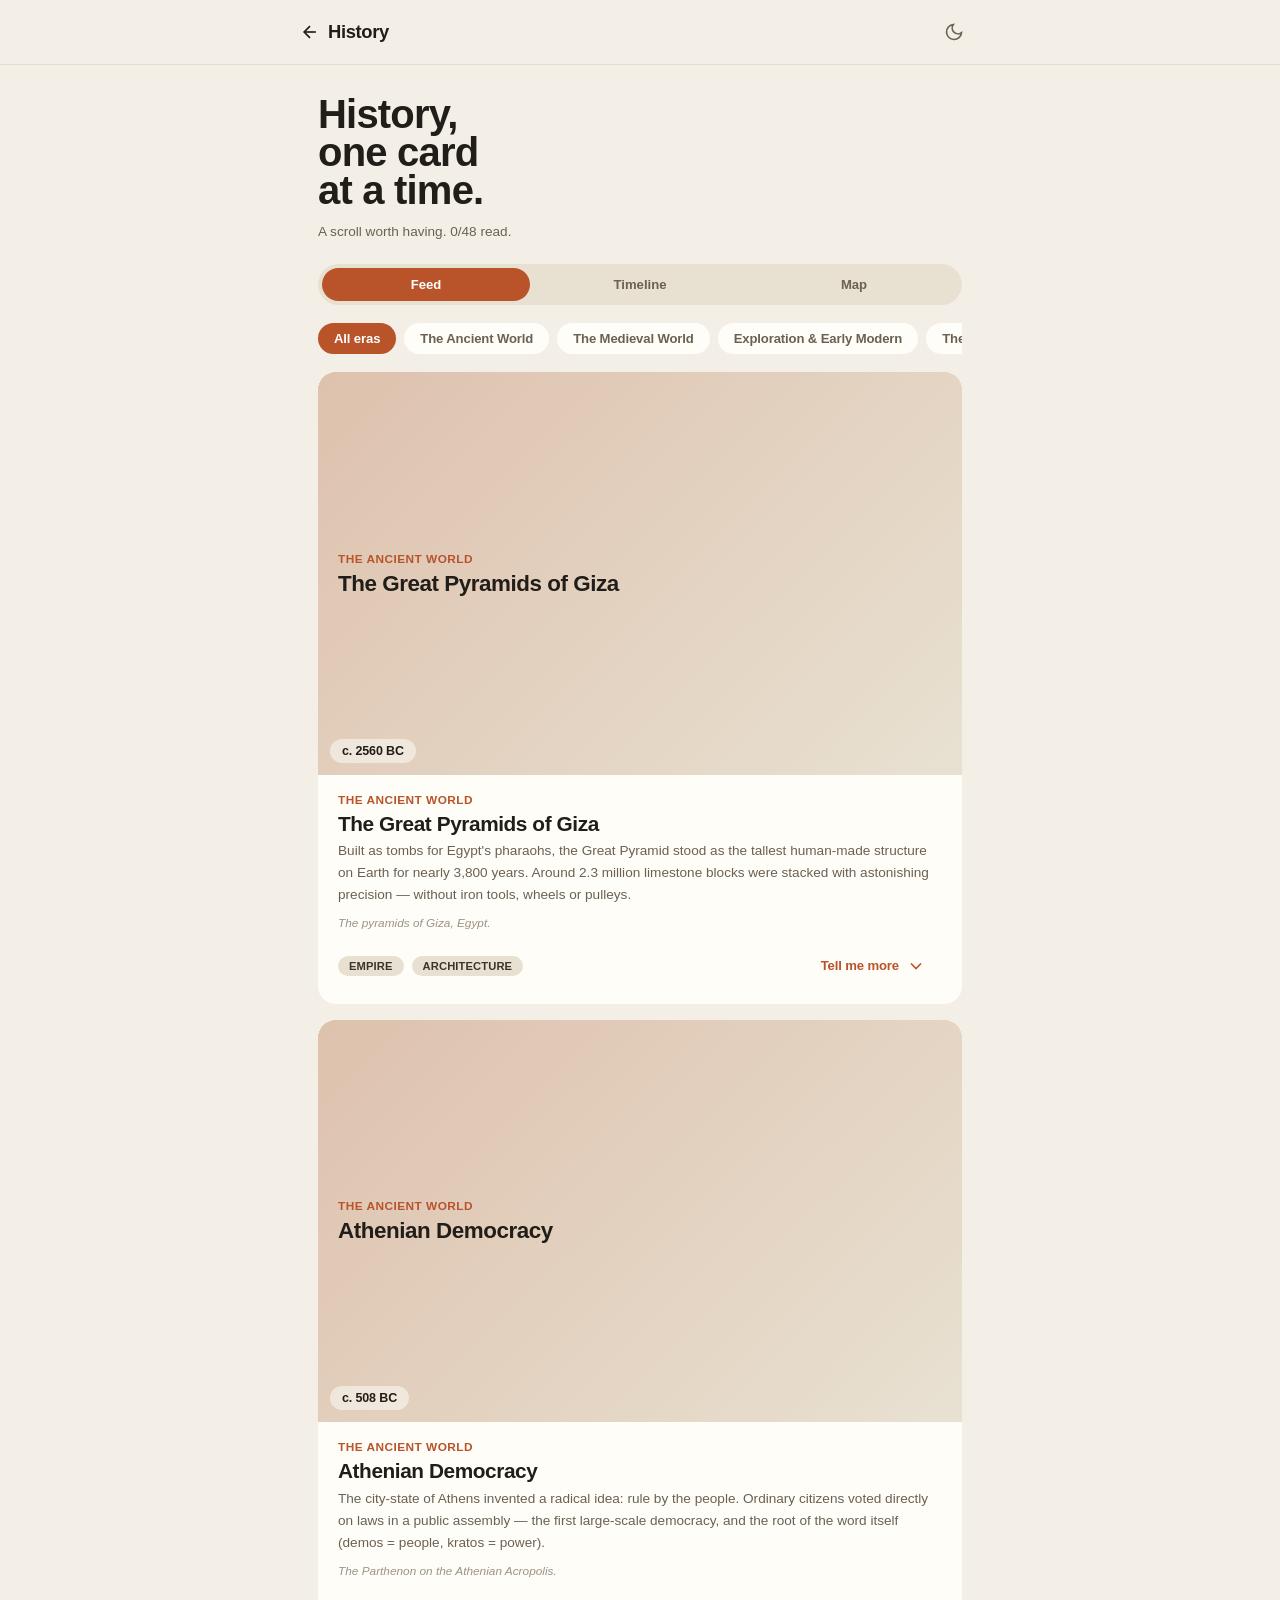
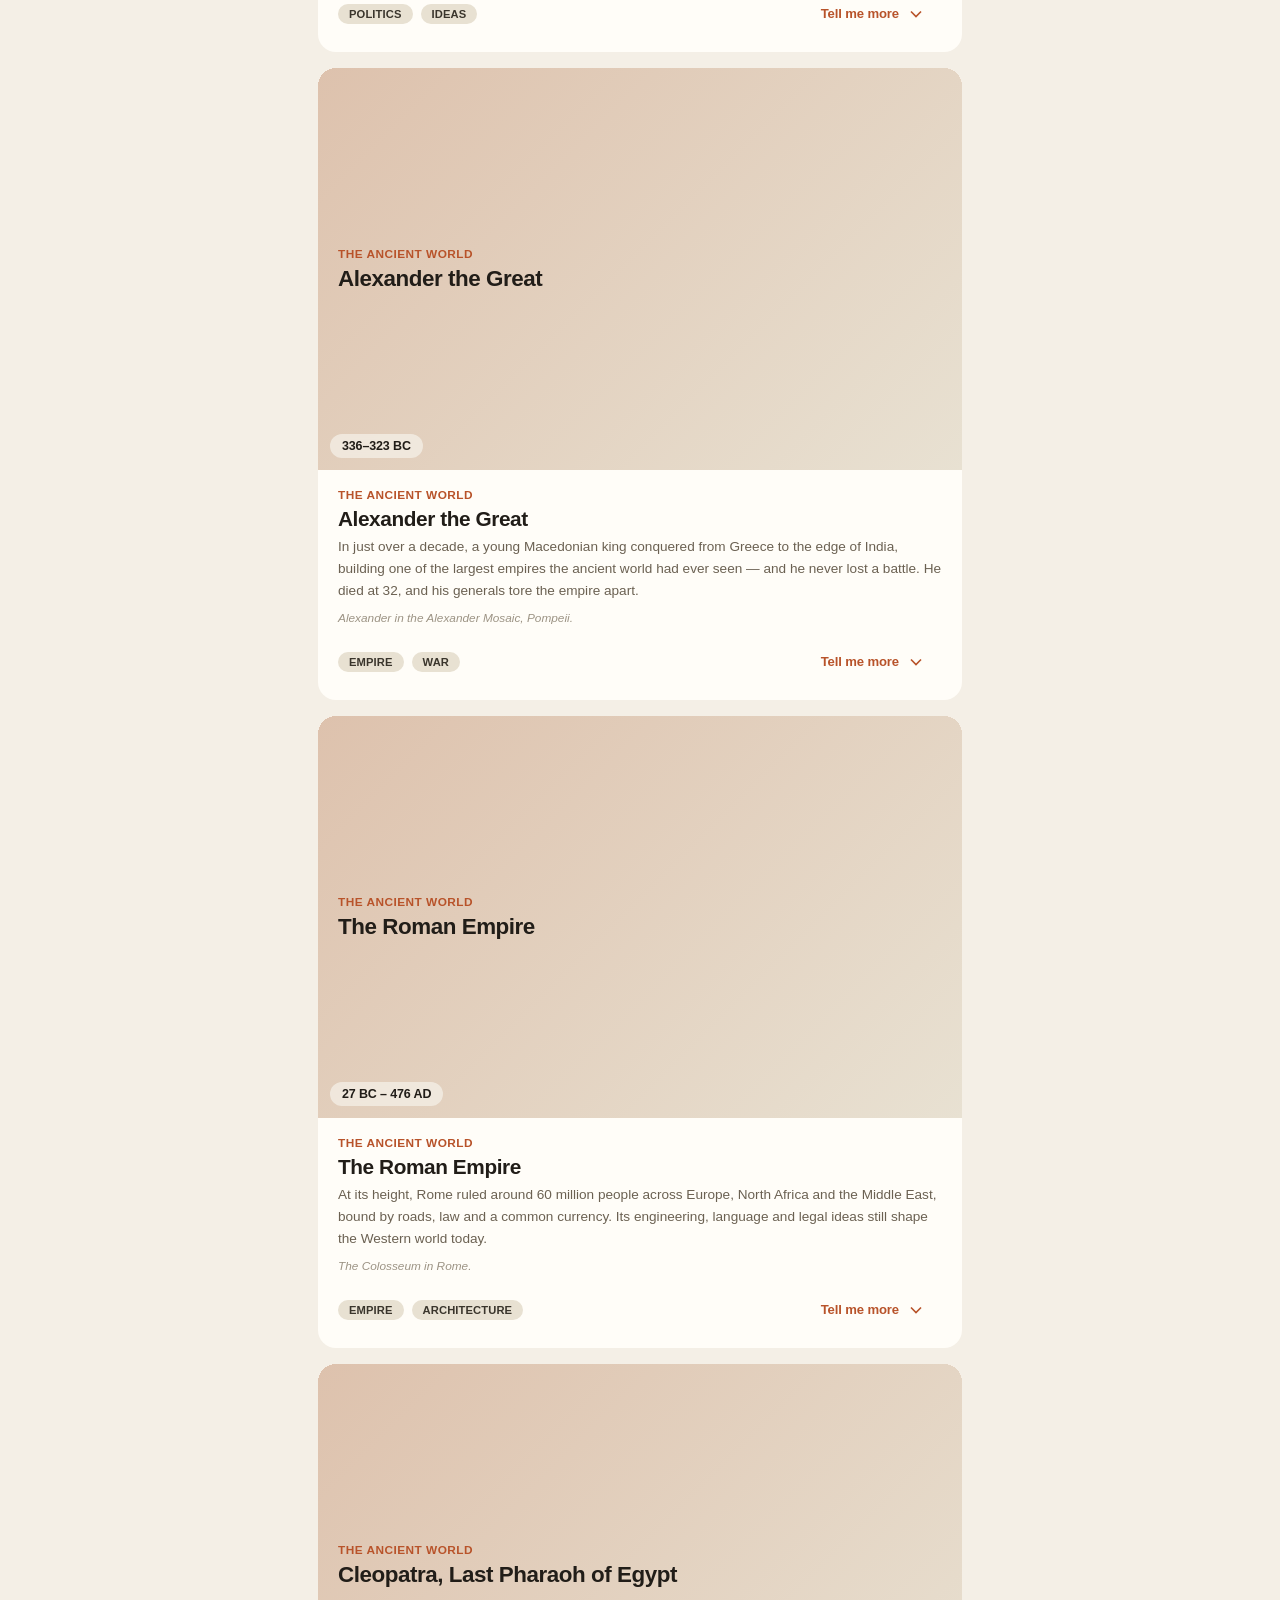
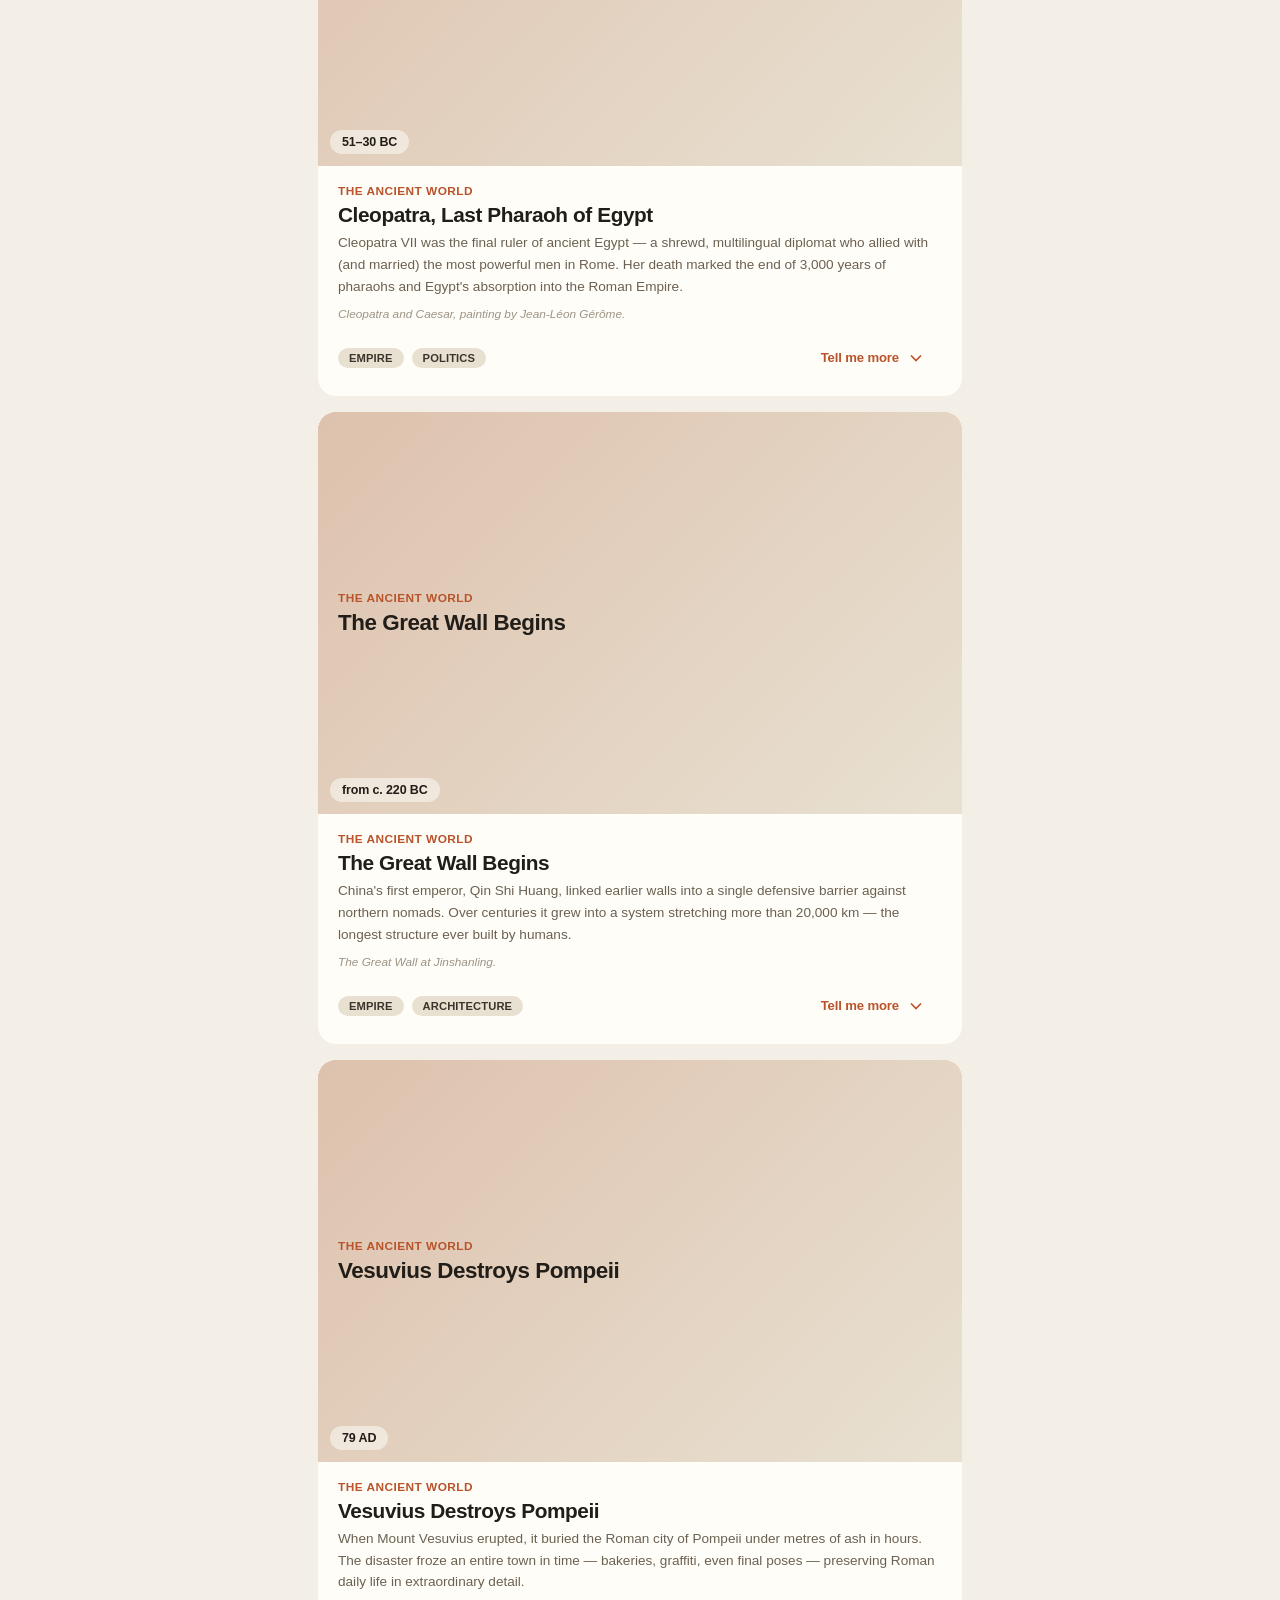
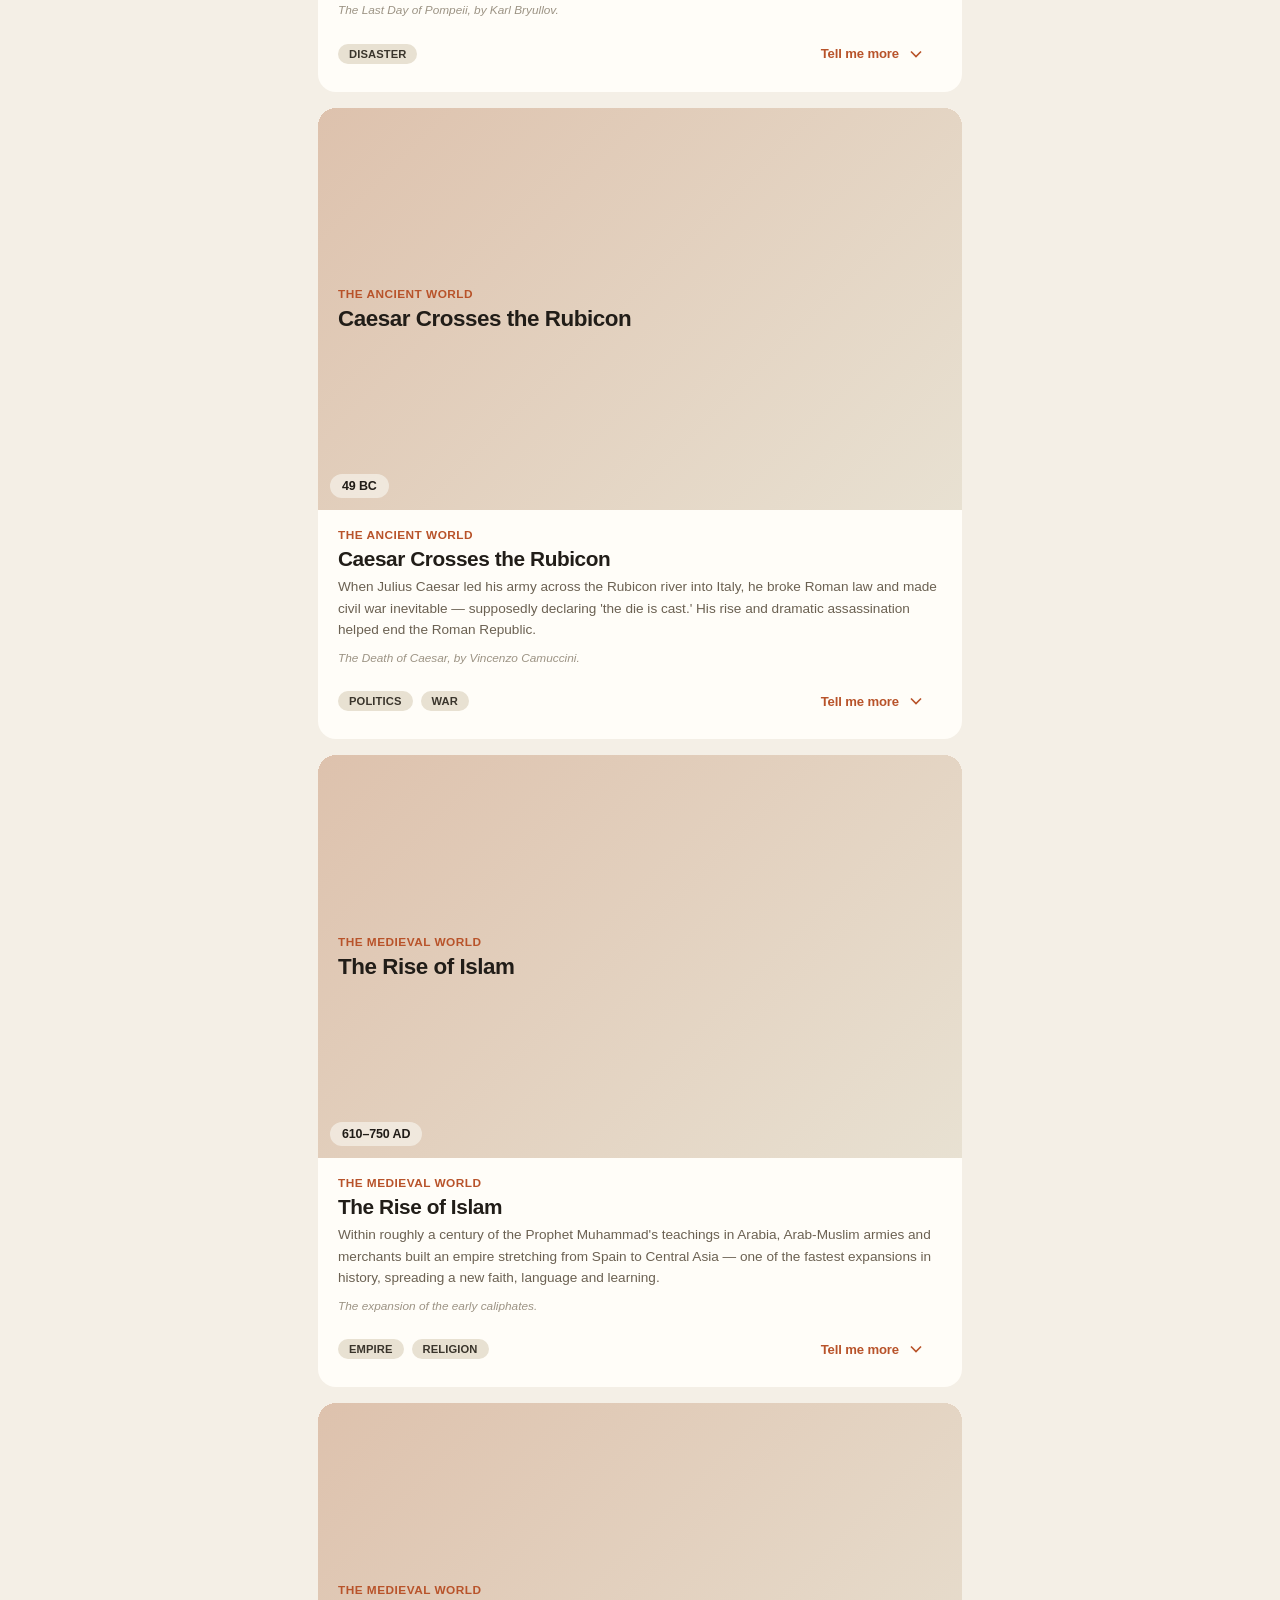
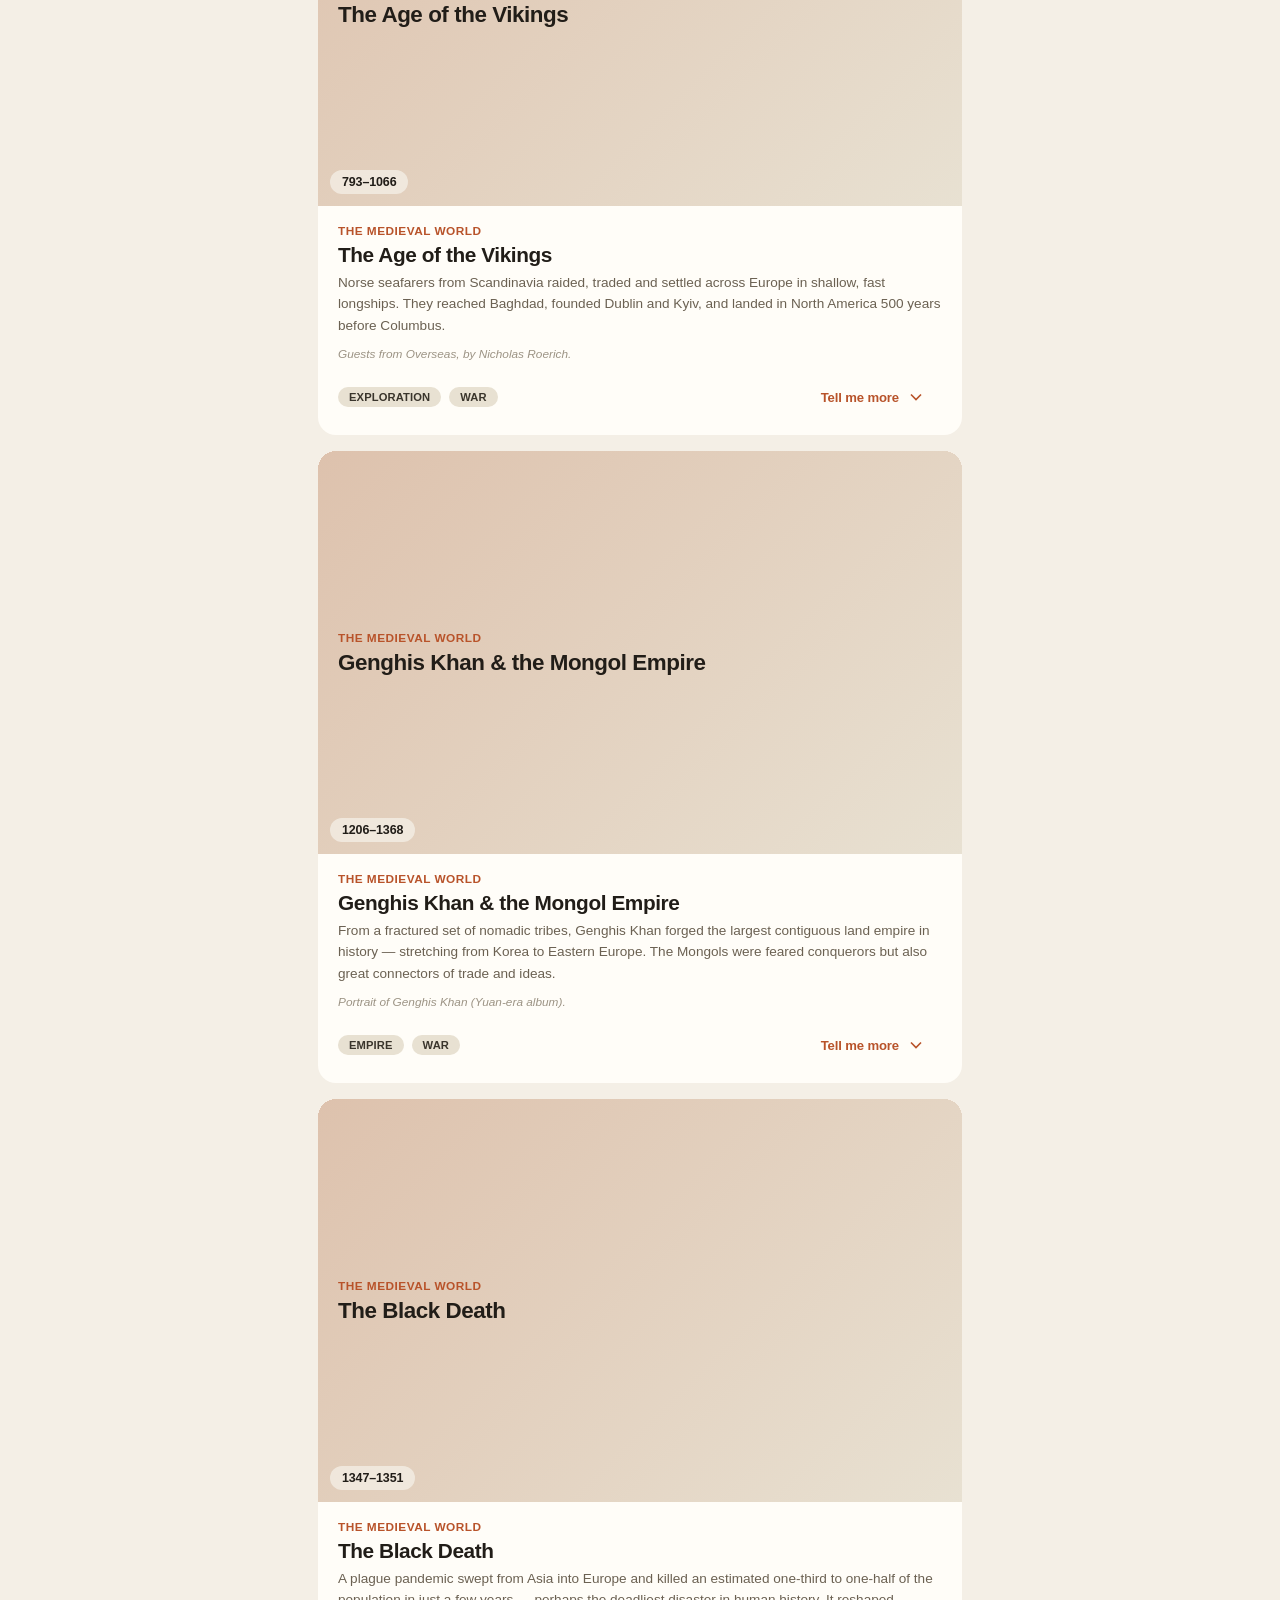
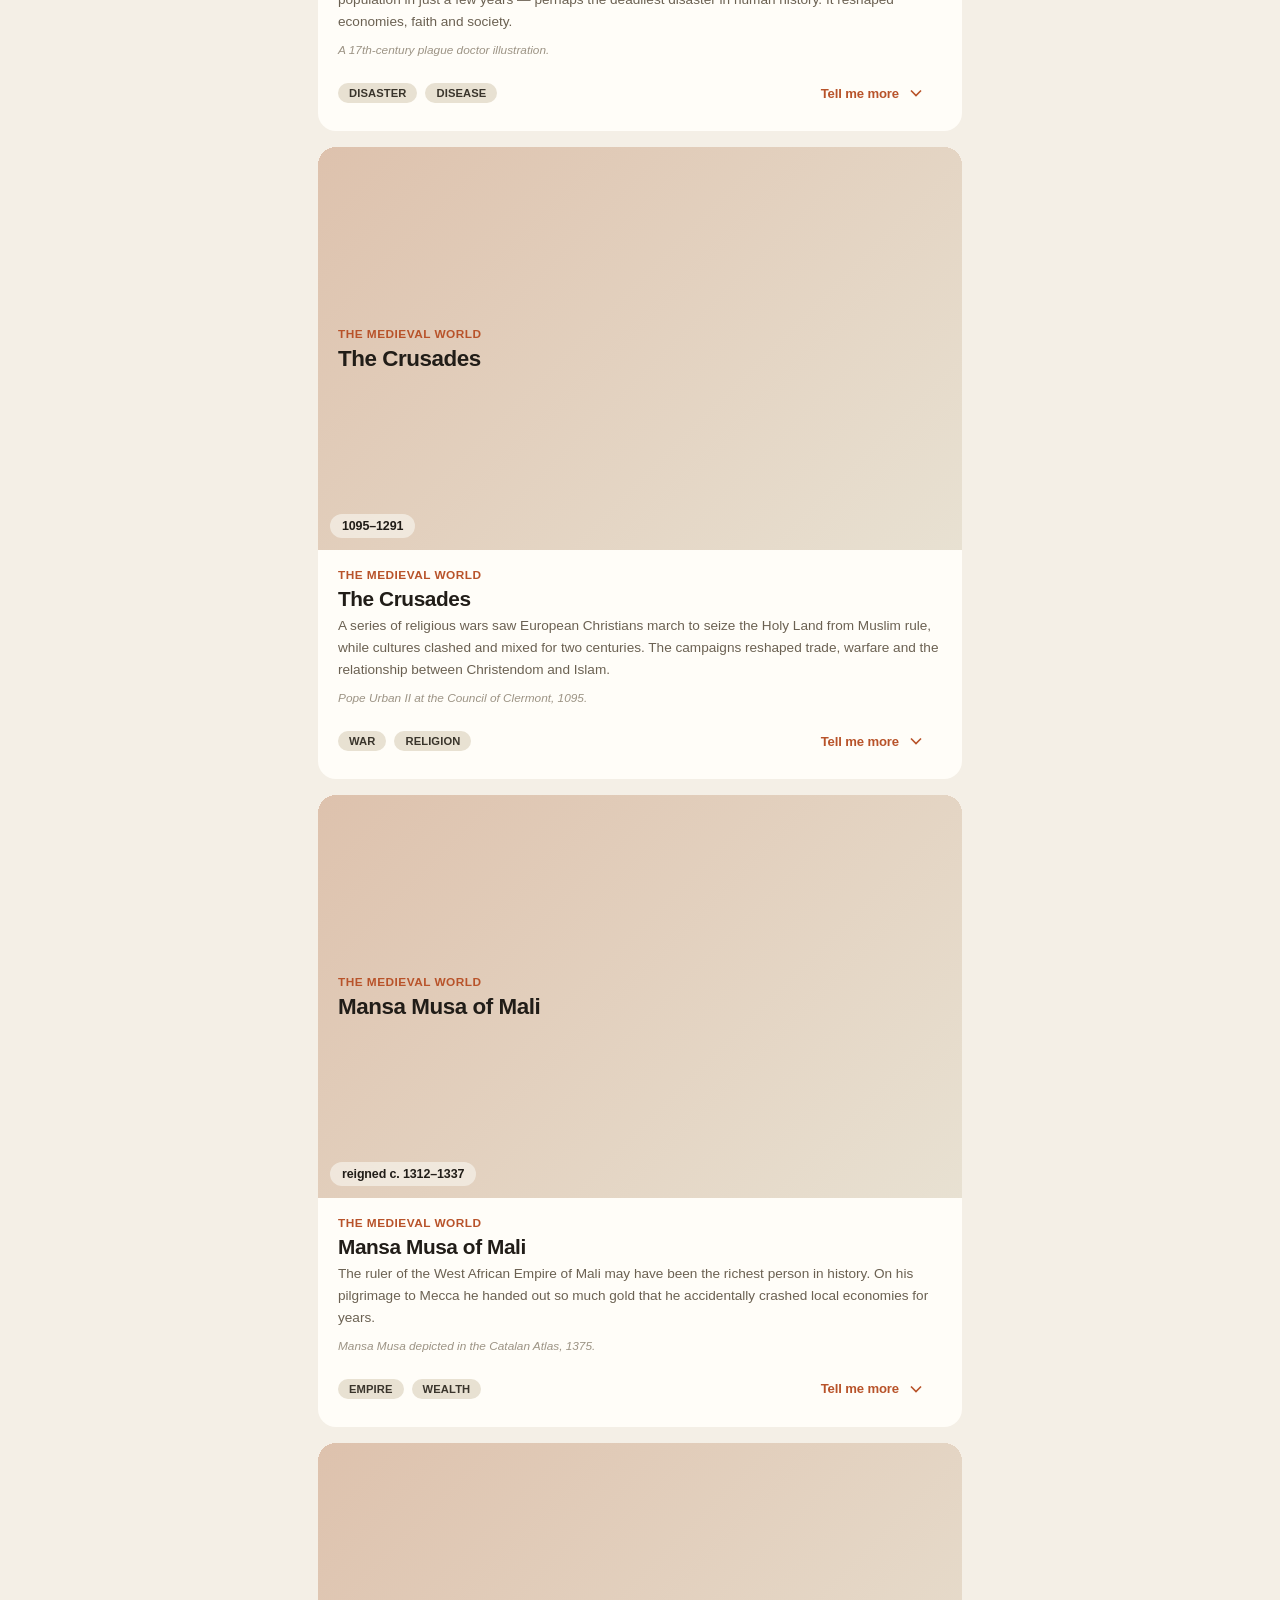
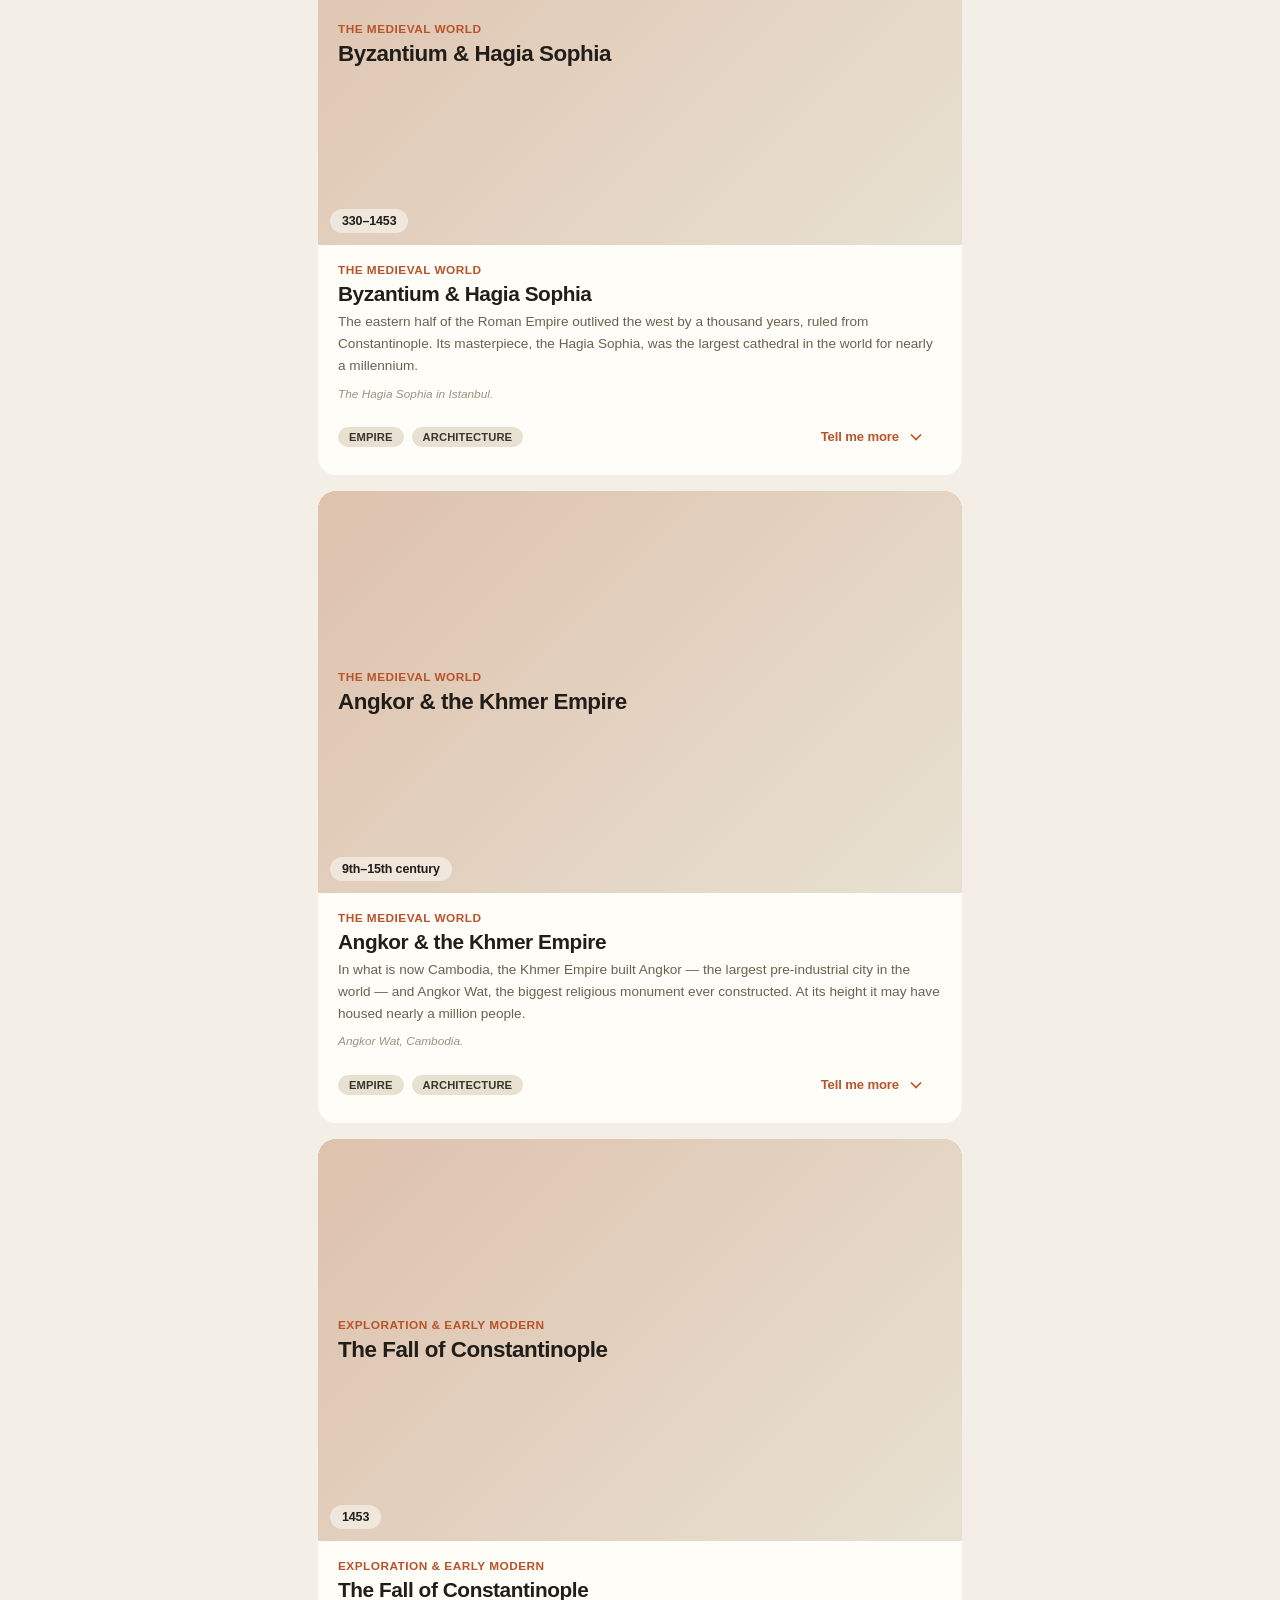
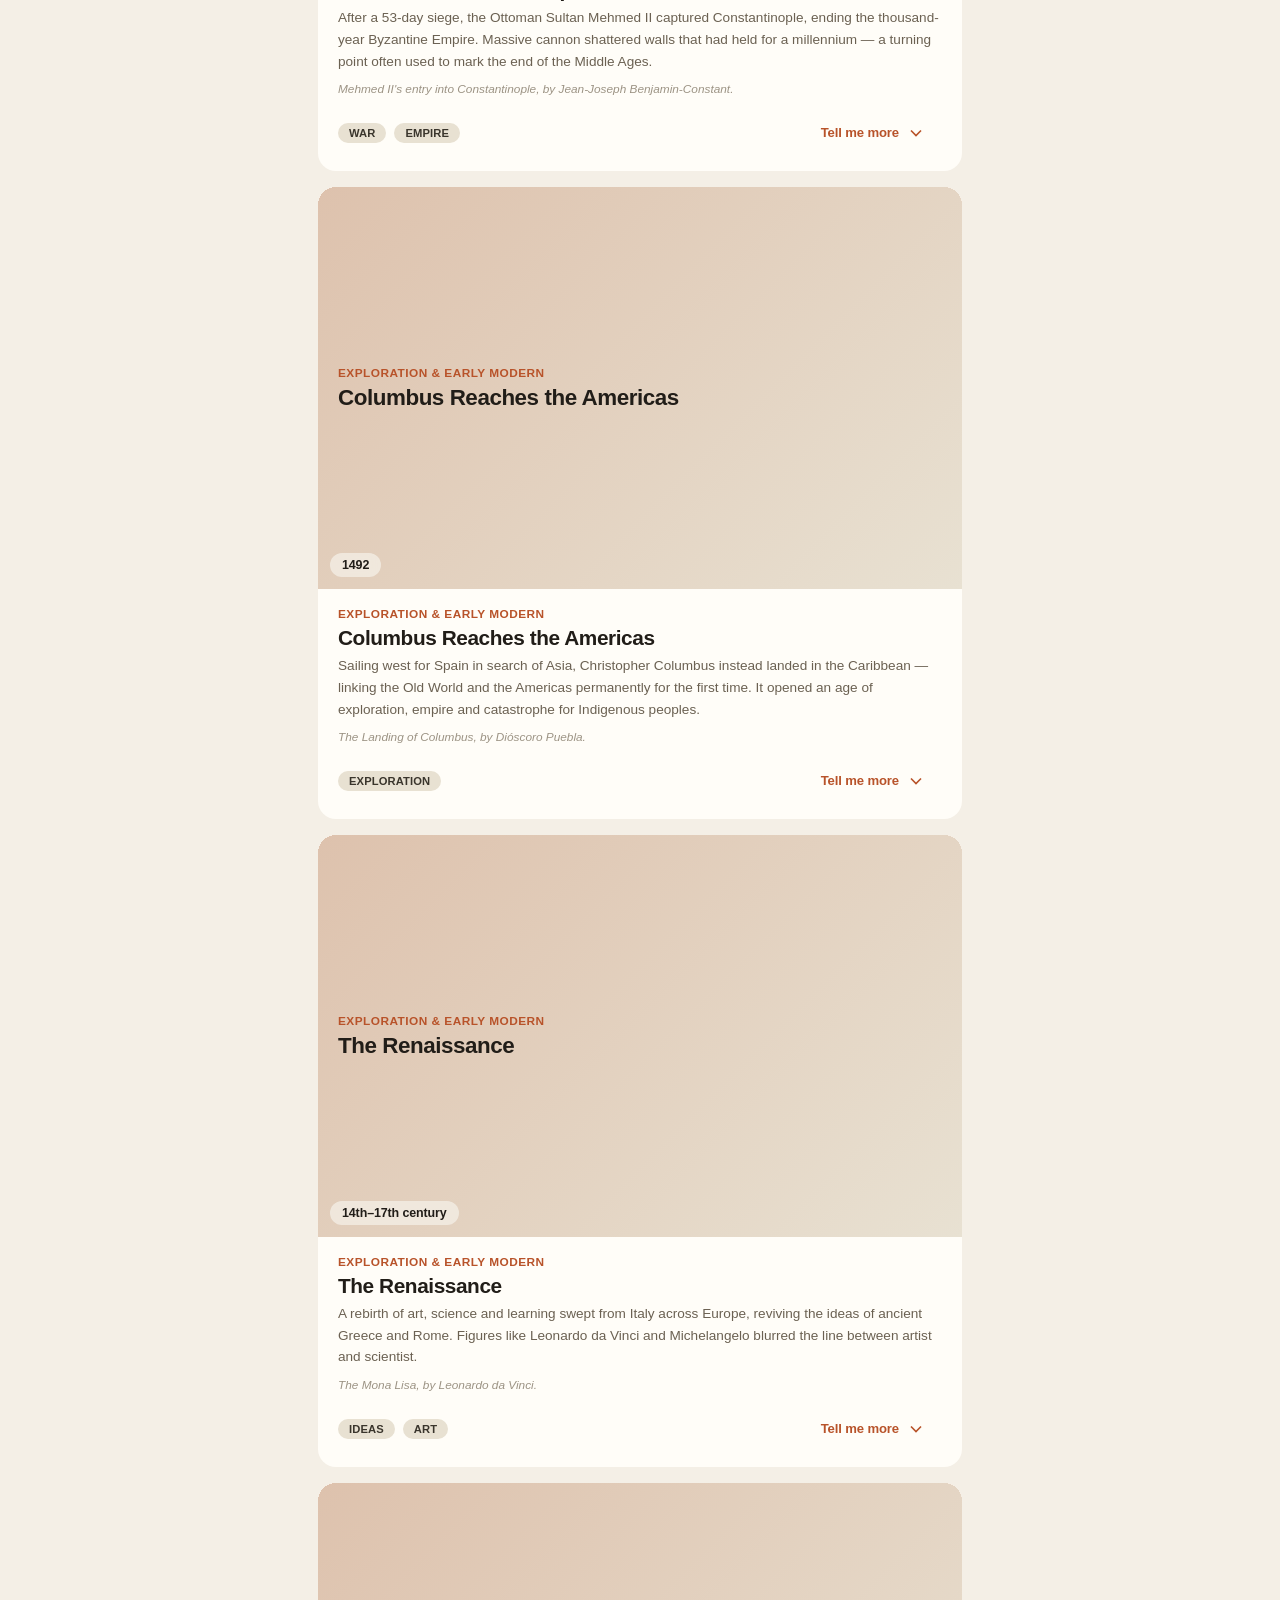
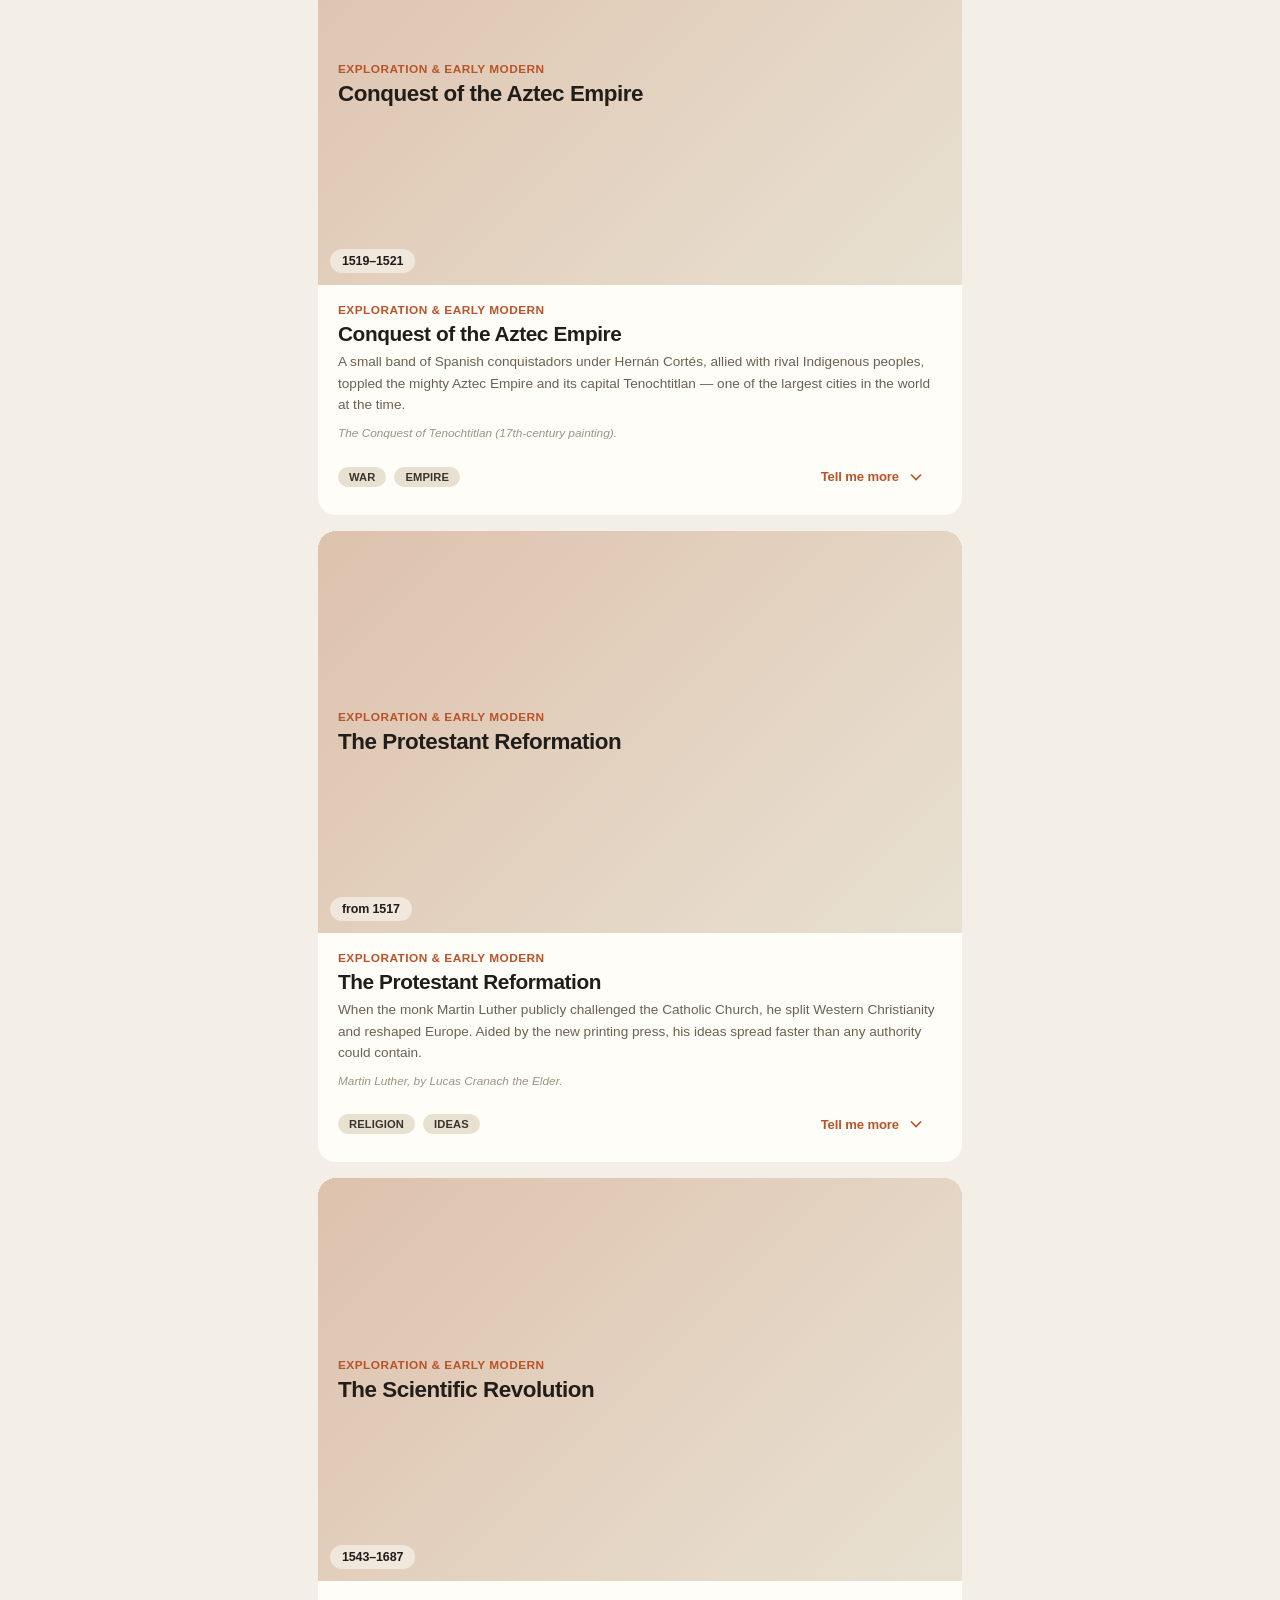
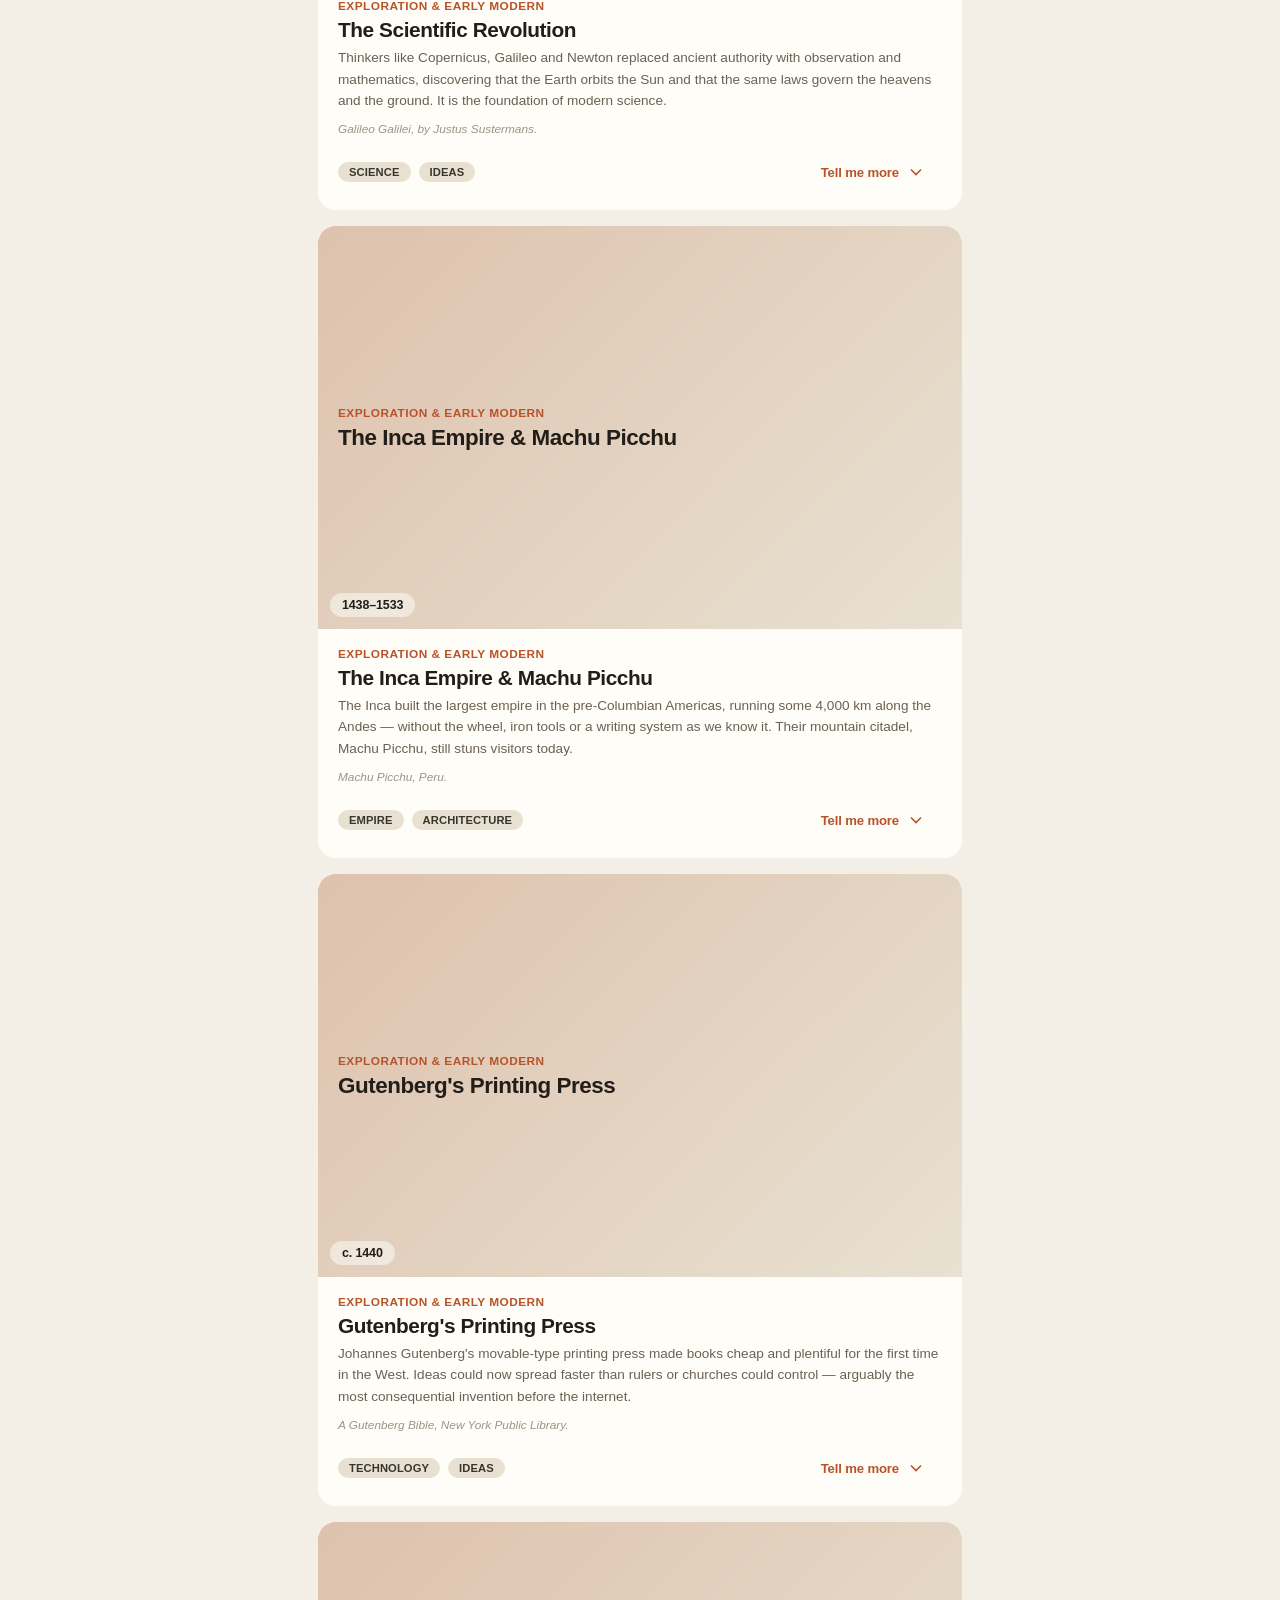
==== commit cdba9e35: "History: add Timeline and Map views - geo.js: numeric year + lat/lng + place for all 48 events - Fee" ====
--- a/apps/history/index.html
+++ b/apps/history/index.html
@@ -18,6 +18,7 @@
   <script src="../../shared/js/usage.js"></script>
   <script src="../../shared/js/pwa.js"></script>
   <script src="content.js"></script>
+  <script src="geo.js"></script>
   <script src="app.js"></script>
 </body>
 </html>
